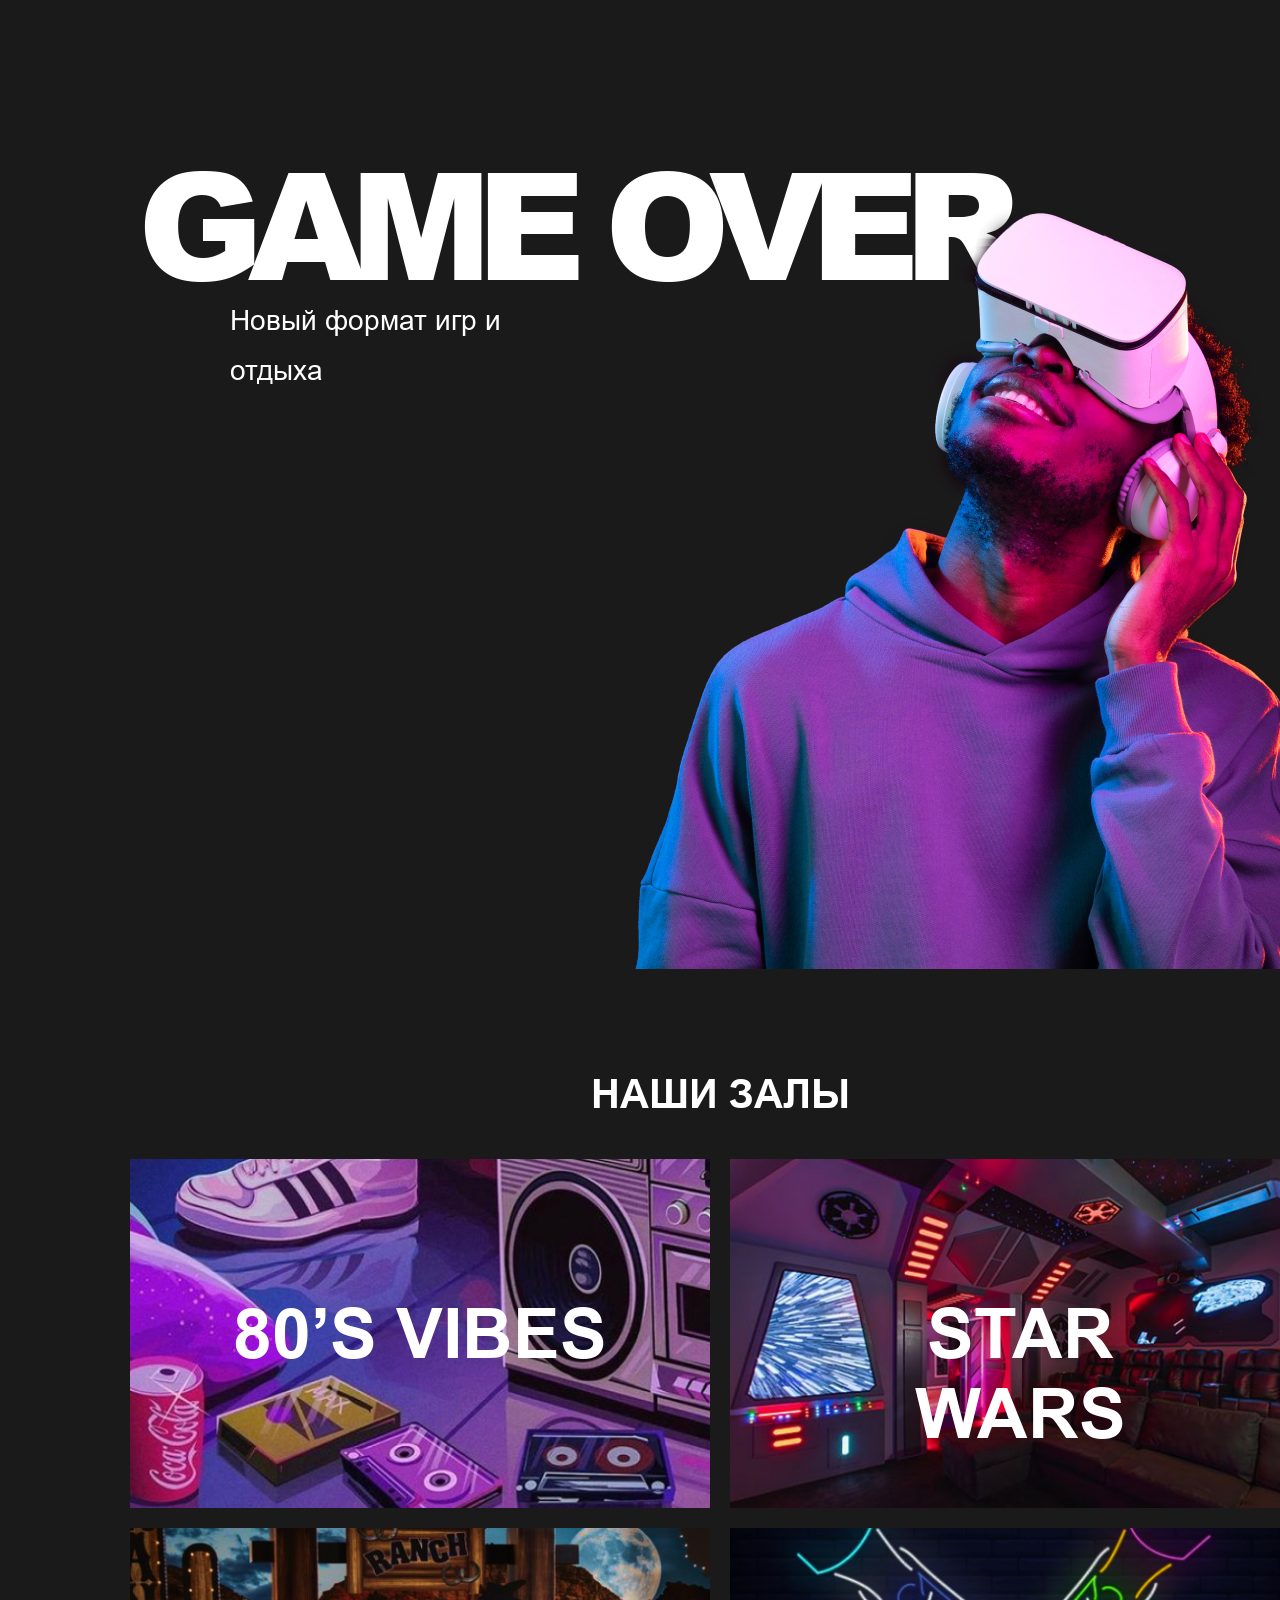
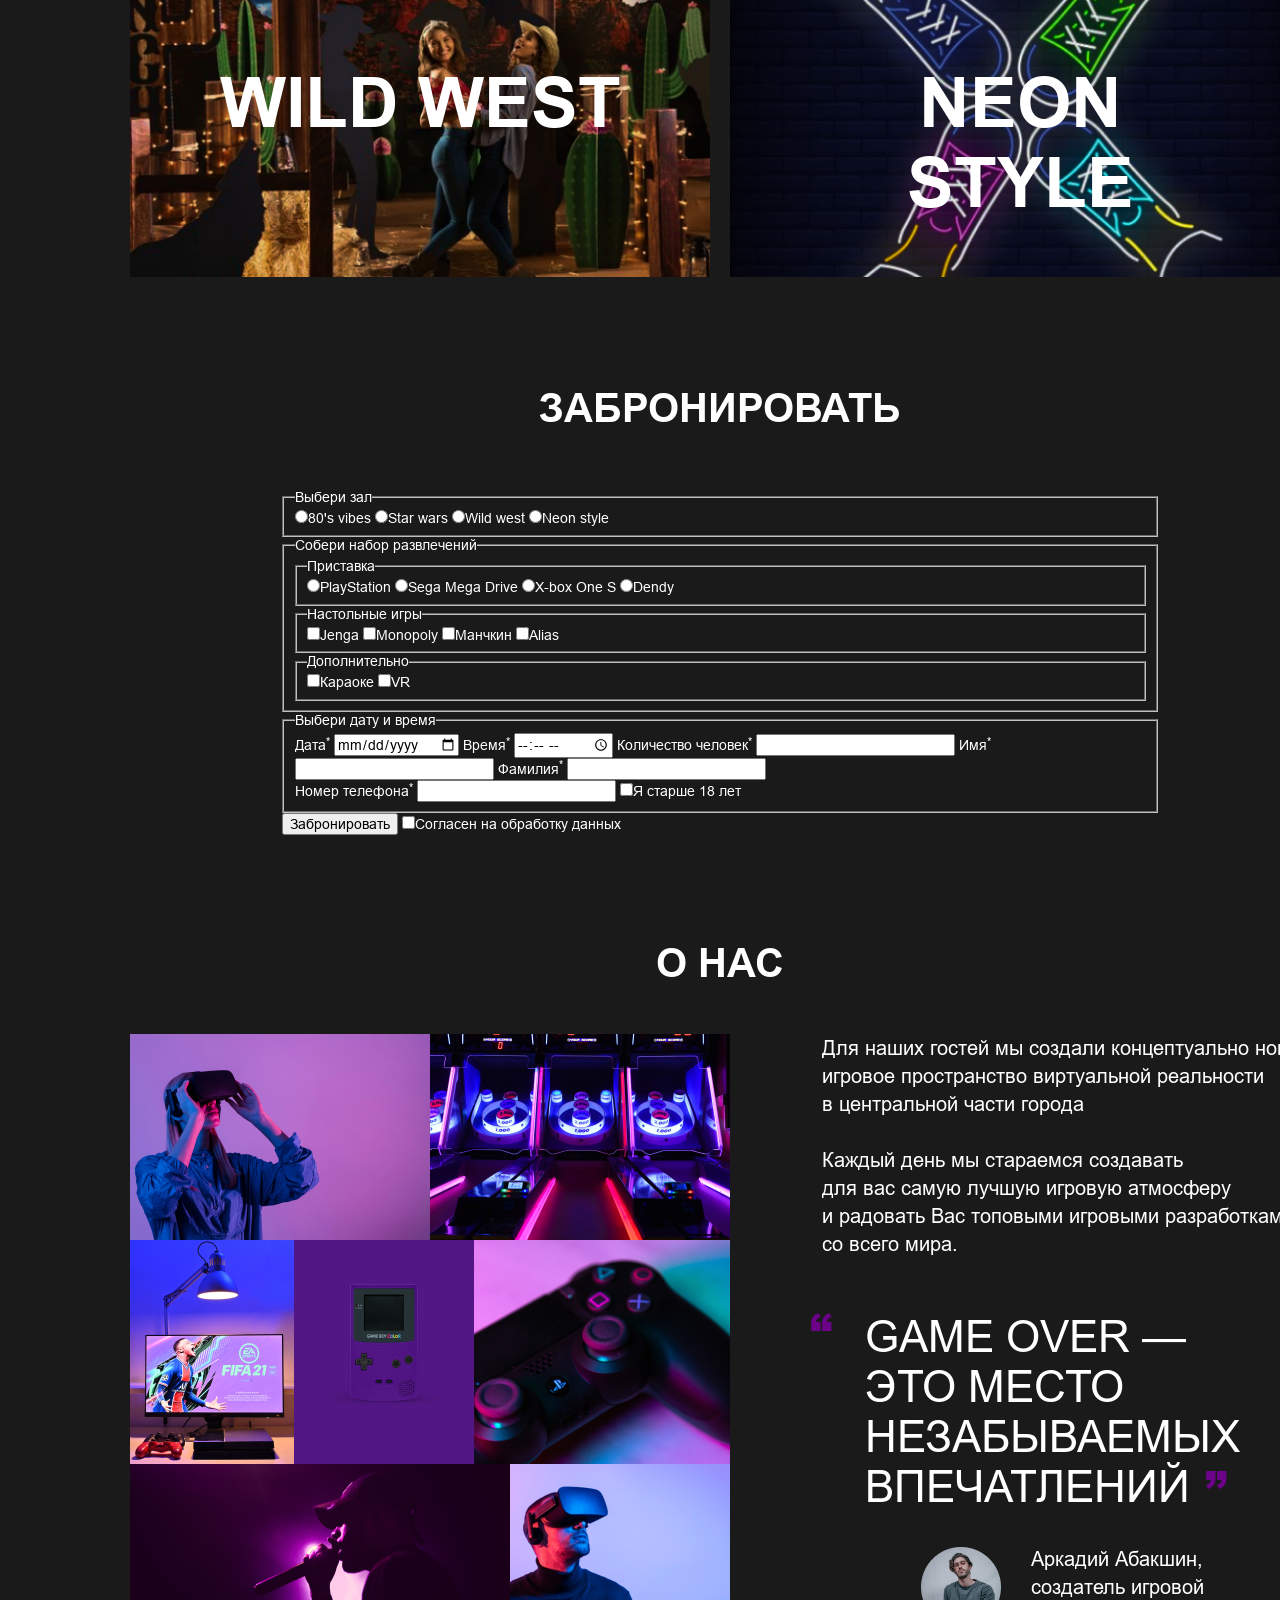
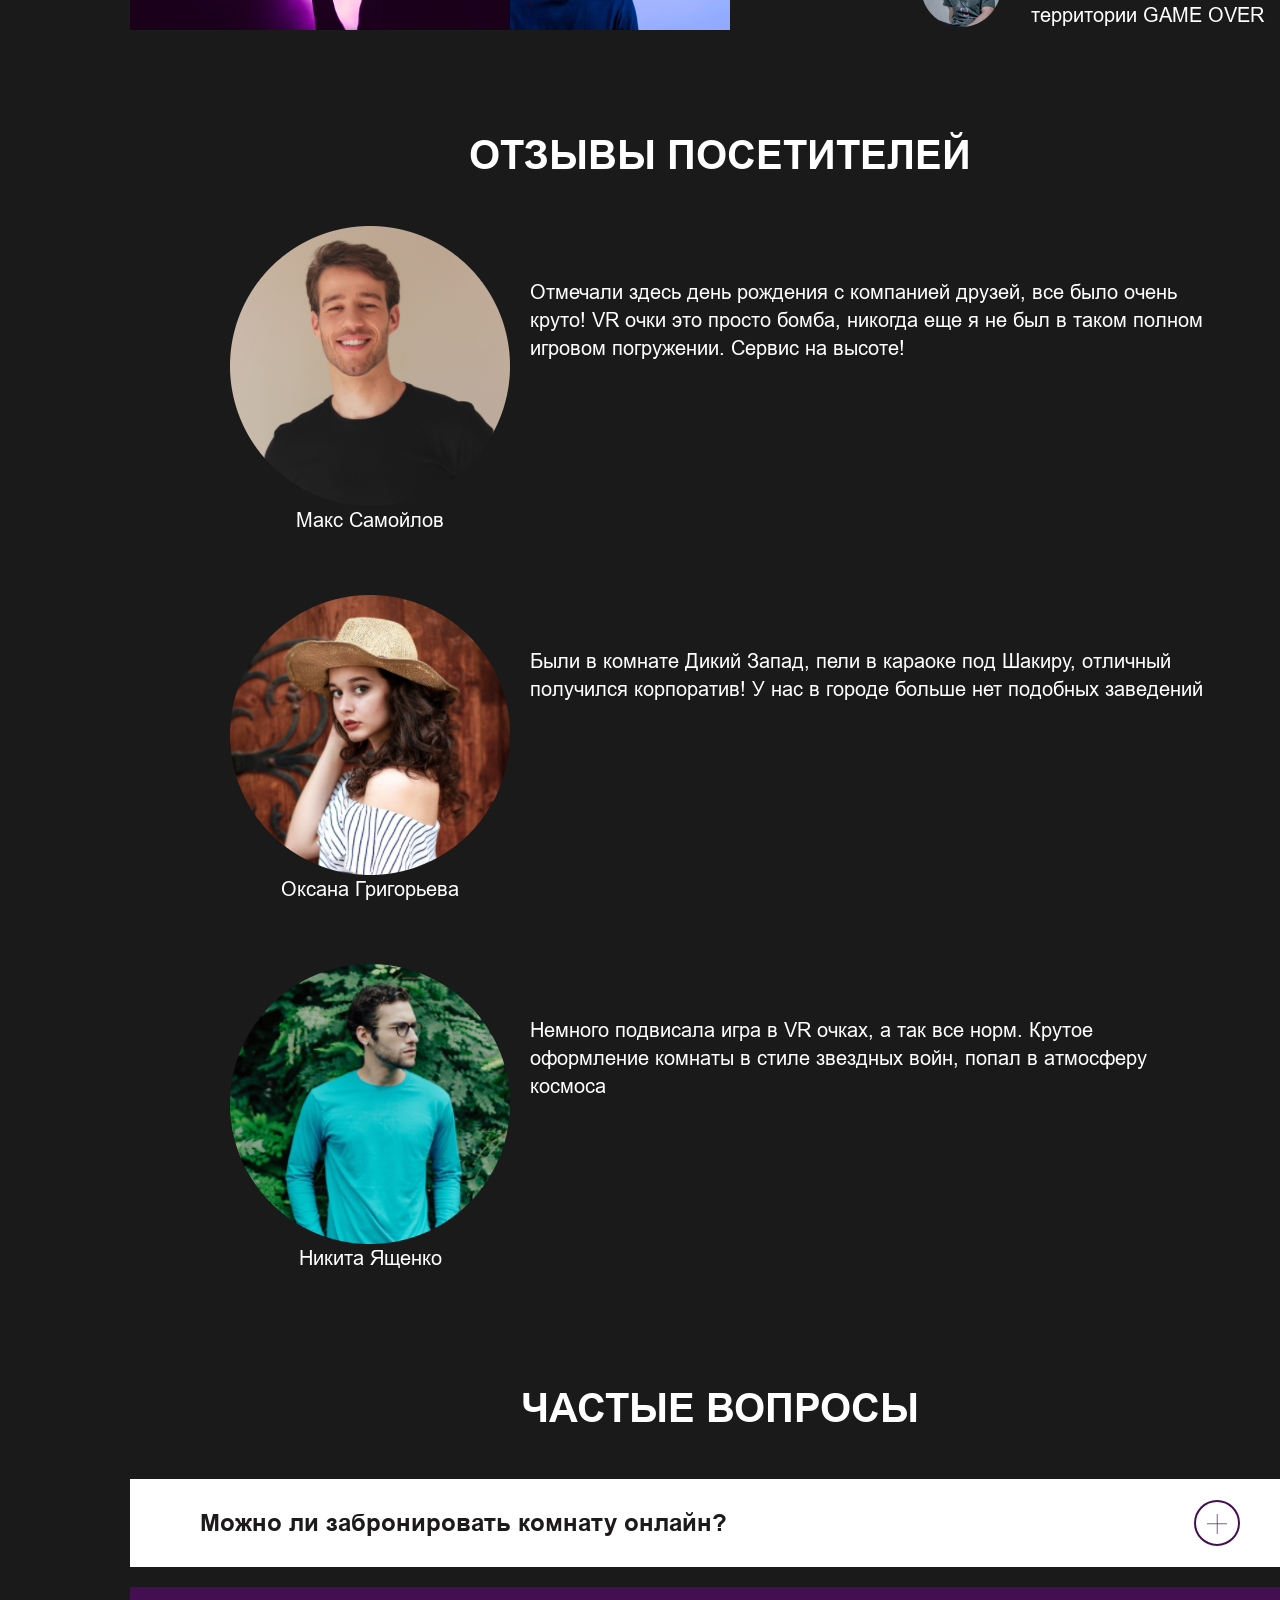
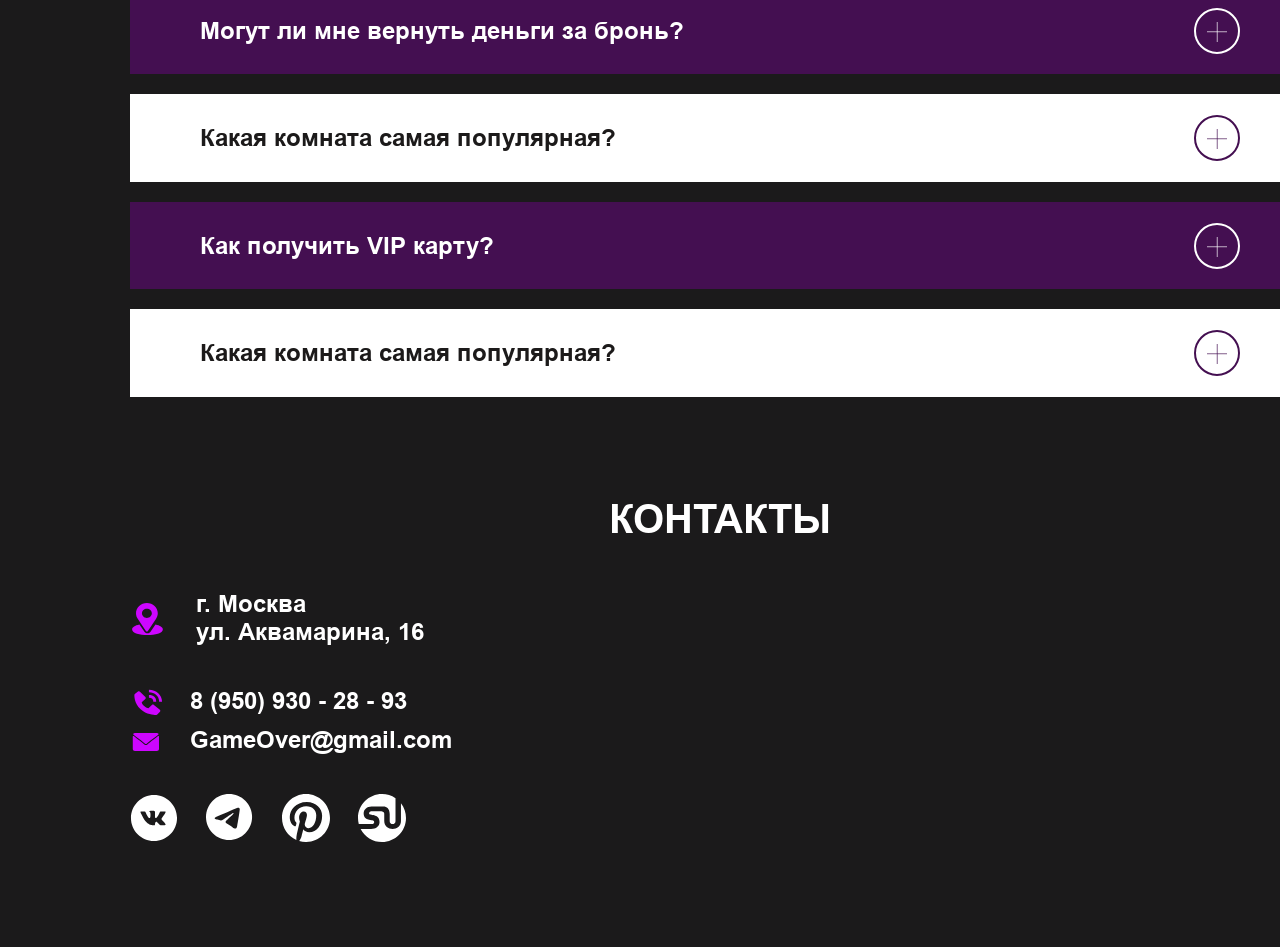
==== index.html @ 77602b3c "add go project" ====
<!DOCTYPE html>
<html lang="ru">
  <head>
    <meta charset="utf-8">
    <title>lesson</title>
    <link rel="icon" type="image/svg+xml" href="img/logo.svg">
    <link rel="icon" type="image/png" href="img/logo.png">
    <link rel="preload" href="fonts/Arial-Black.woff2" as="font" type="font/woff2" crossorigin>
    <link rel="preload" href="fonts/Arial-BoldMT.woff2" as="font" type="font/woff2" crossorigin>
    <link rel="preload" href="fonts/ArialMT.woff2" as="font" type="font/woff2" crossorigin>
    <link rel="stylesheet" href="index.css">

  </head>

  <body class="body">
    <div class="container">
      <header class="header">
        <div class="banner">
          <h1 class="banner__title">GAME OVER</h1>
          <p class="banner__text">Новый формат игр и отдыха</p>
        </div>
      </header>

      <main class="main">

        <section class="halls">
          <h2 class="halls__title" id="one">Наши залы</h2>
          <nav class="navigation">
            <ul class="halls__list">
              <li class="halls__item card">
                  <img class="card__img card__img_vibes" src="./card/img/80s-vibes.jpg" alt="Атрибутика восьмидесятых" width="580" height="349">
                  <a class="card__link card__link_vibes" href="./halls/vibes.html">80’s vibes</a>
              </li>
              <li class="halls__item  card">
                  <img class="card__img card__img_star-wars" src="./card/img/star-wars.jpg" alt="Зал, стилизованный в духе звездных войн" width="580" height="349">
                  <a class="card__link card__link_star-wars" href="./halls/starwars.html">Star wars</a>
              </li>
              <li class="halls__item  card">
                  <img class="card__img card__img_wild-west" src="./card/img/wild-west.jpg" alt="Декорации в стиле дикого запада" width="580" height="349">
                  <a class="card__link card__link_wild-west" href="./halls/wildwest.html">Wild west</a> 
              </li>
              <li class="halls__item  card">
                  <img class="card__img card__img_neon" src="./card/img/neon.jpg" alt="Неоновая вывеска с изображением кедов" width="580" height="349">
                  <a class="card__link card__link_neon" href="./halls/neon.html">Neon style</a> 
              </li>
            </ul>
          </nav>
        </section>

        <section class="booking">
          <h2 class="booking__title" id="three">ЗАБРОНИРОВАТЬ</h2>
          <form class="booking__form form" method="post" action="https://jsonplaceholder.typicode.com/posts">

            <fieldset class="form__halls-choose-fieldset halls-choose-fieldset">
              <legend class="halls-choose-fieldset__legend">Выбери зал</legend>

              <label class="halls-choose-fieldset__label-80-vibes label-80-vibes">
                <input class="label-80-vibes__radio-button" type="radio" name="room_selector" value="80's vibes" lang="en">80's vibes
              </label>

              <label class="halls-choose-fieldset__label-star-wars label-star-wars">
                <input class="label-star-wars__radio-button" type="radio" name="room_selector" value="Star wars" lang="en">Star wars
              </label>
            
              <label class="halls-choose-fieldset__label-wild-west label-wild-west"> 
                <input class="label-wild-west__radio-button" type="radio" name="room_selector" value="Wild west" lang="en">Wild west
              </label>
            

              <label class="halls-choose-fieldset__label-neon-style label-neon-style">
                <input class="label-neon-style__radio-button" type="radio" name="room_selector" value="Neon style" lang="en">Neon style
              </label>

            </fieldset>
          
            <fieldset class="form__options-choose-fieldset options-choose-fieldset">
              <legend class="options-choose-fieldset__legend">Собери набор развлечений</legend>

              <fieldset class="options-choose-fieldset__console-choose-fieldset console-choose-fieldset">
                <legend class="console-choose-fieldset__legend">Приставка</legend>

                <label class="console-choose-fieldset__label-playstation label-playstation">
                  <input class="label-playstation__radio-button" type="radio" name="console_selector" value="PlayStation" lang="en">PlayStation
                </label>

                <label class="console-choose-fieldset__label-sega label-sega">
                  <input class="label-sega__radio-button" type="radio" name="console_selector" value="Sega Mega Drive" lang="en">Sega Mega Drive
                </label>

                <label class="console-choose-fieldset__label-x-box label-x-box">
                  <input class="label-x-box__radio-button" type="radio" name="console_selector" value="X-box One S" lang="en">X-box One S
                </label>

                <label class="console-choose-fieldset__label-dendy label-dendy">
                  <input class="label-dendy__radio-button" type="radio" name="console_selector" value="Dendy" lang="en">Dendy
                </label>
              </fieldset> 
            
                <fieldset class="options-choose-fieldset__table-game-choose-fieldset table-game-choose-fieldset">
                  <legend class="table-game-choose-fieldset__legend">Настольные игры</legend>
                
                  <label class="table-game-choose-fieldset__label-jenga label-jenga">
                    <input class="label-jenga__checkbox" type="checkbox" name="table_game_selector" value="Jenga" lang="en">Jenga
                  </label>
                
                  <label class="table-game-choose-fieldset__label-monopoly label-monopoly">
                    <input class="label-monopoly__checkbox" type="checkbox" name="table_game_selector" value="Monopoly" lang="en">Monopoly
                  </label>

                  <label class="table-game-choose-fieldset__label-munchkin label-munchkin">
                    <input class="label-munchkin__checkbox" type="checkbox" name="table_game_selector" value="Munchkin" lang="en">Манчкин
                  </label>

                  <label class="table-game-choose-fieldset__label-alias label-alias">
                    <input class="label-alias__checkbox" type="checkbox" name="table_game_selector" value="Alias" lang="en">Alias
                  </label>
                </fieldset>
              
                <fieldset class="options-choose-fieldset__additions-choose-fieldset additions-choose-fieldset">
                  <legend class="additions-choose-fieldset__legend">Дополнительно</legend>

                  <label class="additions-choose-fieldset__label-karaoke label-karaoke">
                    <input class="label-karaoke__checkbox" type="checkbox" name="additions" value="Karaoke">Караоке
                  </label>

                  <label class="additions-choose-fieldset__label-vr label-vr">
                    <input class="label-vr__checkbox" type="checkbox" name="additions" value="VR" lang="en">VR
                  </label>
                </fieldset>
            </fieldset>

            <fieldset class="form__time-and-date-choose-fieldset time-and-date-choose-fieldset">
              <legend class="time-and-date-choose-fieldset__legend">Выбери дату и время</legend>
            
              <label class="time-and-date-choose-fieldset__label-date label-date">Дата<sup class="label-date__sup-item">*</sup>
                <input class="label-date__input" type="date" name="date" required>
              </label>
              <label class="time-and-date-choose-fieldset__label-time label-time">Время<sup class="label-time__sup-item">*</sup>
                <input class="label-time__input" type="time" name="time" required>
              </label>
            
              <label class="time-and-date-choose-fieldset__label-number-of-people label-number-of-people"> Количество человек<sup>*</sup> 
                <input class="label-number-of-people__input" type="text" name="number-of-people" required>
              </label>
            
              <label class="time-and-date-choose-fieldset__label-name label-name">Имя<sup class="label-name__sup-item">*</sup>
                <input class="label-name__input" type="text" name="name" required>
              </label>
            
              <label class="time-and-date-choose-fieldset__label-surname label-surname">Фамилия<sup class="label-surname__sup-item">*</sup>
                <input class="label-surname__input" type="text" name="surname" required>
              </label><br>
            
              <label class="time-and-date-choose-fieldset__label-tel label-tel">Номер телефона<sup class="label-tel__sup-item">*</sup>
                <input class="label-tel__input" type="tel" name="tel" required>
              </label>
              <label class="time-and-date-choose-fieldset__label-age18 label-age18">
                <input class="label-age18__checkbox" type="checkbox" name="18+" value="18+">Я старше 18 лет
              </label>
            </fieldset>
            
            <button class="form__submit-button" type="submit">Забронировать</button>
            <label class="form__label-agree label-agree">
              <input class="label-agree__checkbox" type="checkbox" name="agree" value="agree" required>Согласен на обработку данных
            </label>
          </form>
        </section>

        <section class="about">
          <h2 class="about__title" id="two">О нас</h2>
          <img class="about__image" src="./about/img/about.jpeg" alt="Коллаж основных развлечений" width="600" height="596">
          <div class="about__paragraphs paragraphs">
            <p class="paragraphs__text first-paragraph">Для наших гостей мы создали концептуально новое<br> игровое пространство виртуальной реальности<br>
            в центральной части города</p>
            <p class="paragraphs__second-paragraph">Каждый день мы стараемся создавать<br> для вас самую лучшую игровую атмосферу<br> и радовать Вас топовыми игровыми разработками<br> со всего мира.
            </p>
          </div>
          <blockquote class="about__blockquote quote">
            <p class="quote__paragraph"> GAME OVER — <br>это место незабываемых впечатлений </p>
            <img class="quote__img" src=".//about/img/boss.png" alt="Фото создателя игровой территории" width="80" height="80">
            <p class="quote__epigraph">Аркадий Абакшин,<br> создатель игровой <br> территории GAME OVER</p>
          </blockquote>
        </section>

        <section class="comments">
          <h2 class="comments__title" id="four">ОТЗЫВЫ ПОСЕТИТЕЛЕЙ</h2>
          <ul class="comments__ul ul">
            <li class="ul__li-quote li-quote">
              <blockquote class="li-quote__blockquote blockquote">
                <figure class="blockquote__figure figure">
                  <img class="figure__img" src="./comments/img/max.png" alt="фотография мужчины" width="280" height="280">
                  <figcaption class="figure__figcaption">Макс Самойлов</figcaption>
                </figure>
                <p class="blockquote__paragraph">Отмечали здесь день рождения с компанией друзей, все было очень круто! VR очки это просто бомба, никогда еще я не был в таком полном игровом погружении. Сервис на высоте!
                </p>
              </blockquote>
            </li>
            <li class="ul__li-quote li-quote">
              <blockquote class="li-quote__blockquote blockquote">
                <figure class="blockquote__figure figure">
                  <img class="figure__img" src="./comments/img/oksana.png" alt="фотография мужчины" width="280" height="280">
                  <figcaption class="figure__figcaption">Оксана Григорьева</figcaption>
                </figure>
                <p class="blockquote__paragraph">Были в комнате Дикий Запад, пели в караоке под Шакиру, отличный получился корпоратив! У нас в городе больше нет подобных заведений
                </p>
              </blockquote>
            </li>
            <li class="ul__li-quote li-quote">
              <blockquote class="li-quote__blockquote blockquote">
                <figure class="blockquote__figure figure">
                  <img class="figure__img" src="./comments/img/nikita.png" alt="фотография мужчины" width="280" height="280">
                  <figcaption class="figure__figcaption">Никита Ященко</figcaption>
                </figure>
                <p class="blockquote__paragraph">Немного подвисала игра в VR очках, а так все норм. Крутое оформление комнаты в стиле звездных войн, попал в атмосферу космоса
                </p>
              </blockquote>
            </li>
          </ul>
        </section>
        
        <section class="faq">
          <h2 class="faq__title">Частые вопросы</h2>
          <div class="faq__questions-block questions-block">
            <details class="questions-block__details details-item">
              <summary class="details-item__summary">Можно ли забронировать комнату онлайн?</summary>
              <p class="details-item__paragraph">Текст</p>
            </details>

            <details class="questions-block__details details-item">
              <summary class="details-item__summary">Могут ли мне вернуть деньги за бронь?</summary>
              <p class="details-item__paragraph">Текст</p>
            </details>

            <details class="questions-block__details details-item">
              <summary class="details-item__summary">Какая комната самая популярная?</summary>
              <p class="details-item__paragraph">Текст</p>
            </details>

            <details class="questions-block__details details-item">
              <summary class="details-item__summary">Как получить VIP карту?</summary>
              <p class="details-item__paragraph">Текст</p>
            </details>

            <details class="questions-block__details details-item">
              <summary class="details-item__summary">Какая комната самая популярная?</summary>
              <p class="details-item__paragraph">Текст</p>
            </details>
          </div>
        </section>

      </main>

      <footer>
        <section class="contacts">
          <h2 class="contacts__title" id="five">Контакты</h2>
          <address class="contacts__address address">
            <div class="address__street street">
              <p class="street__paragraph paragraph-street">г. Москва<br class="paragraph-street__br-item"> ул. Аквамарина, 16</p>
            </div>
            <div class="address__tel tel">
              <a class="tel__link" href="tel:89509302893">8 (950) 930 - 28 - 93</a>
            </div>
          </address>
          <div class="contacts__mail mail">
            <a class="mail__link" href="mailto:GameOver@gmail.com">GameOver@gmail.com</a>
          </div>
          <ul class="contacts__list">
            <li class="contacts__item social">
              <a class="social__link social__link_vk"  href="https://vk.com" target="_blank">
              <img class="social__img social__img_vk" src="./img/vk-with-circle.svg" alt="логотип ВК" width="48" height="48"></a>
            </li>
            <li class="contacts__item social">
              <a class="social__link social__link_tg" href="https://t.me" target="_blank">
              <img class="social__img social__img_tg" src="./img/telegram.svg" alt="логотип телеграмм" width="48" height="48"></a>
            </li>
            <li class="contacts__item social">
              <a class="social__link social__link_pin" href="https://pinterest.com/" target="_blank">
              <img class="social__img social__img_pin" src="./img/social-pinterest.svg" alt="логотип пинтерест" width="48" height="48"></a>
            </li>
            <li class="contacts__item social">
              <a class="social__link social__link_stumble" href="https://stumbleupon.com/" target="_blank">
              <img class="social__img social__img_stumble" src="./img/social-stumbleupon.svg" alt="логотип StumbleUpon" width="48" height="48"></a>
            </li>
          </ul>
        </section>
      </footer>
    </div>
  </body>
</html>
---- index.css ----
@import "fonts.css";
@import "style.css";
@import "normalize.css";
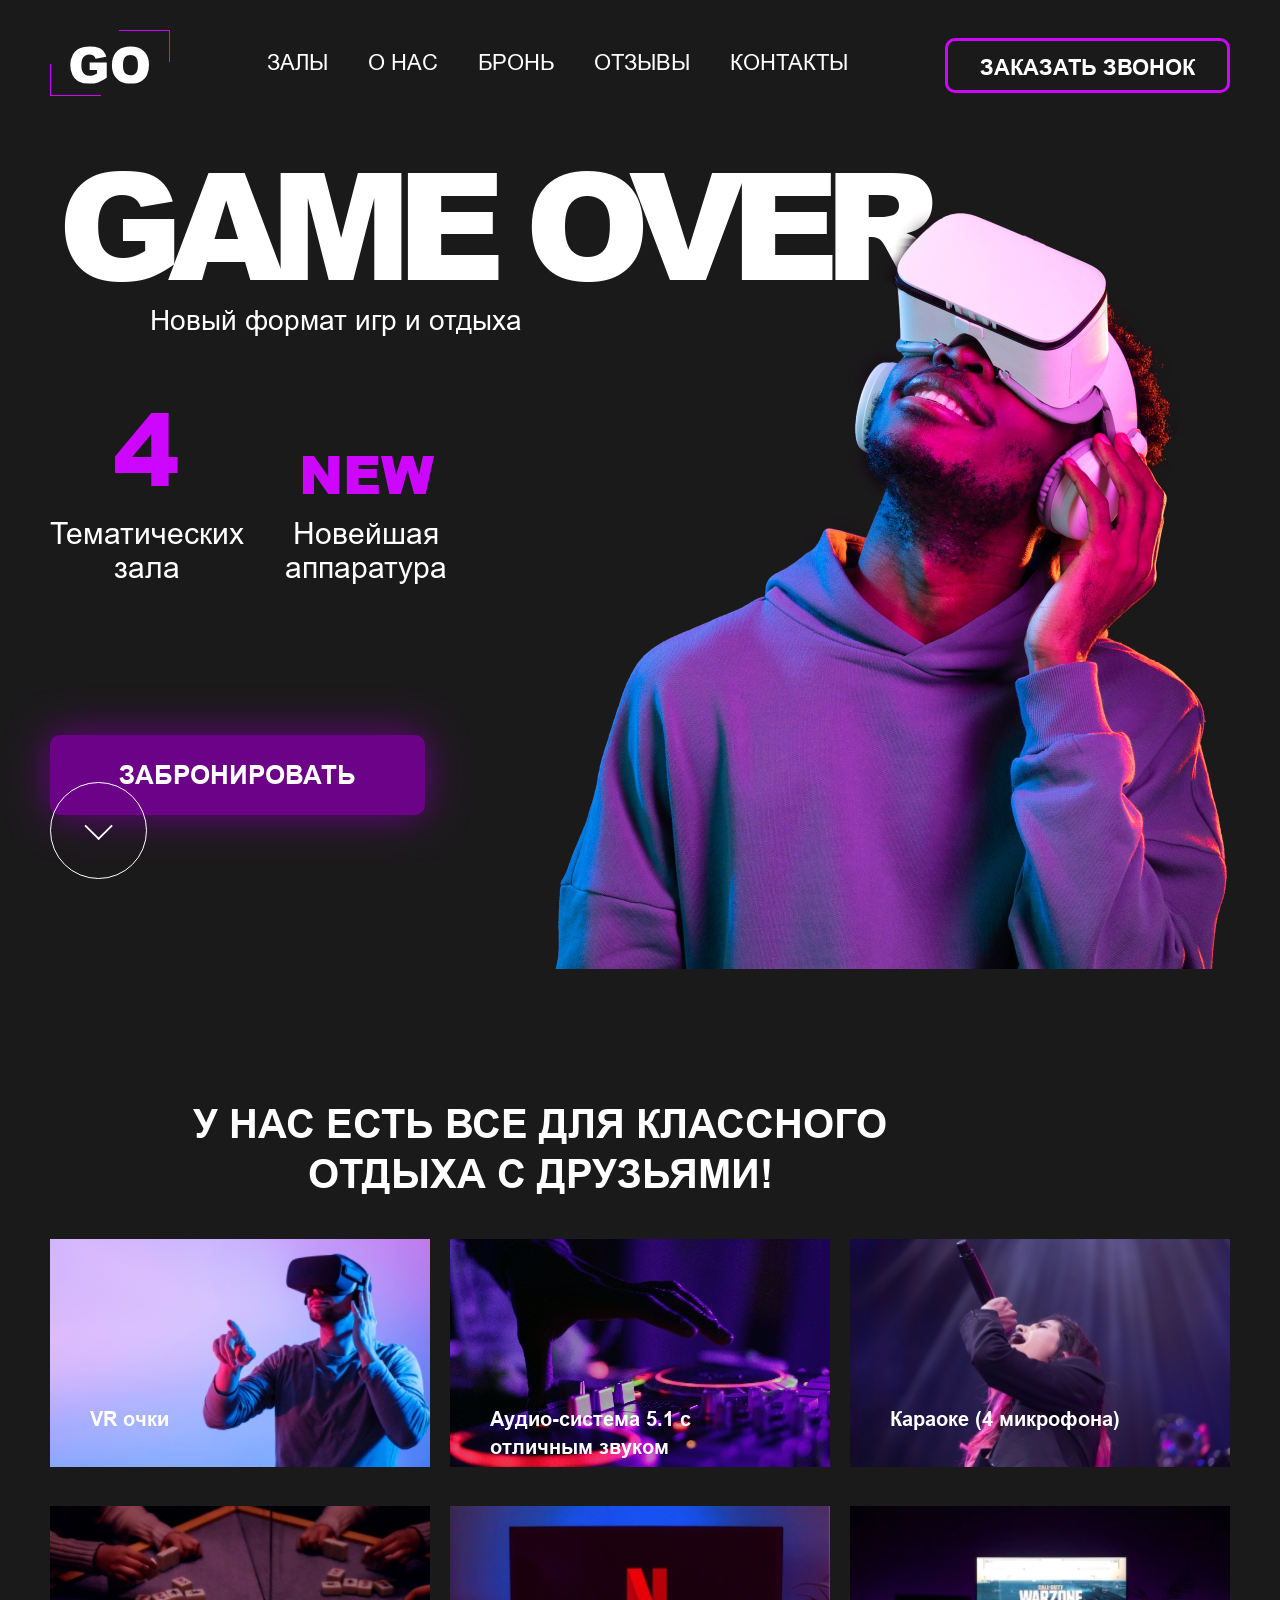
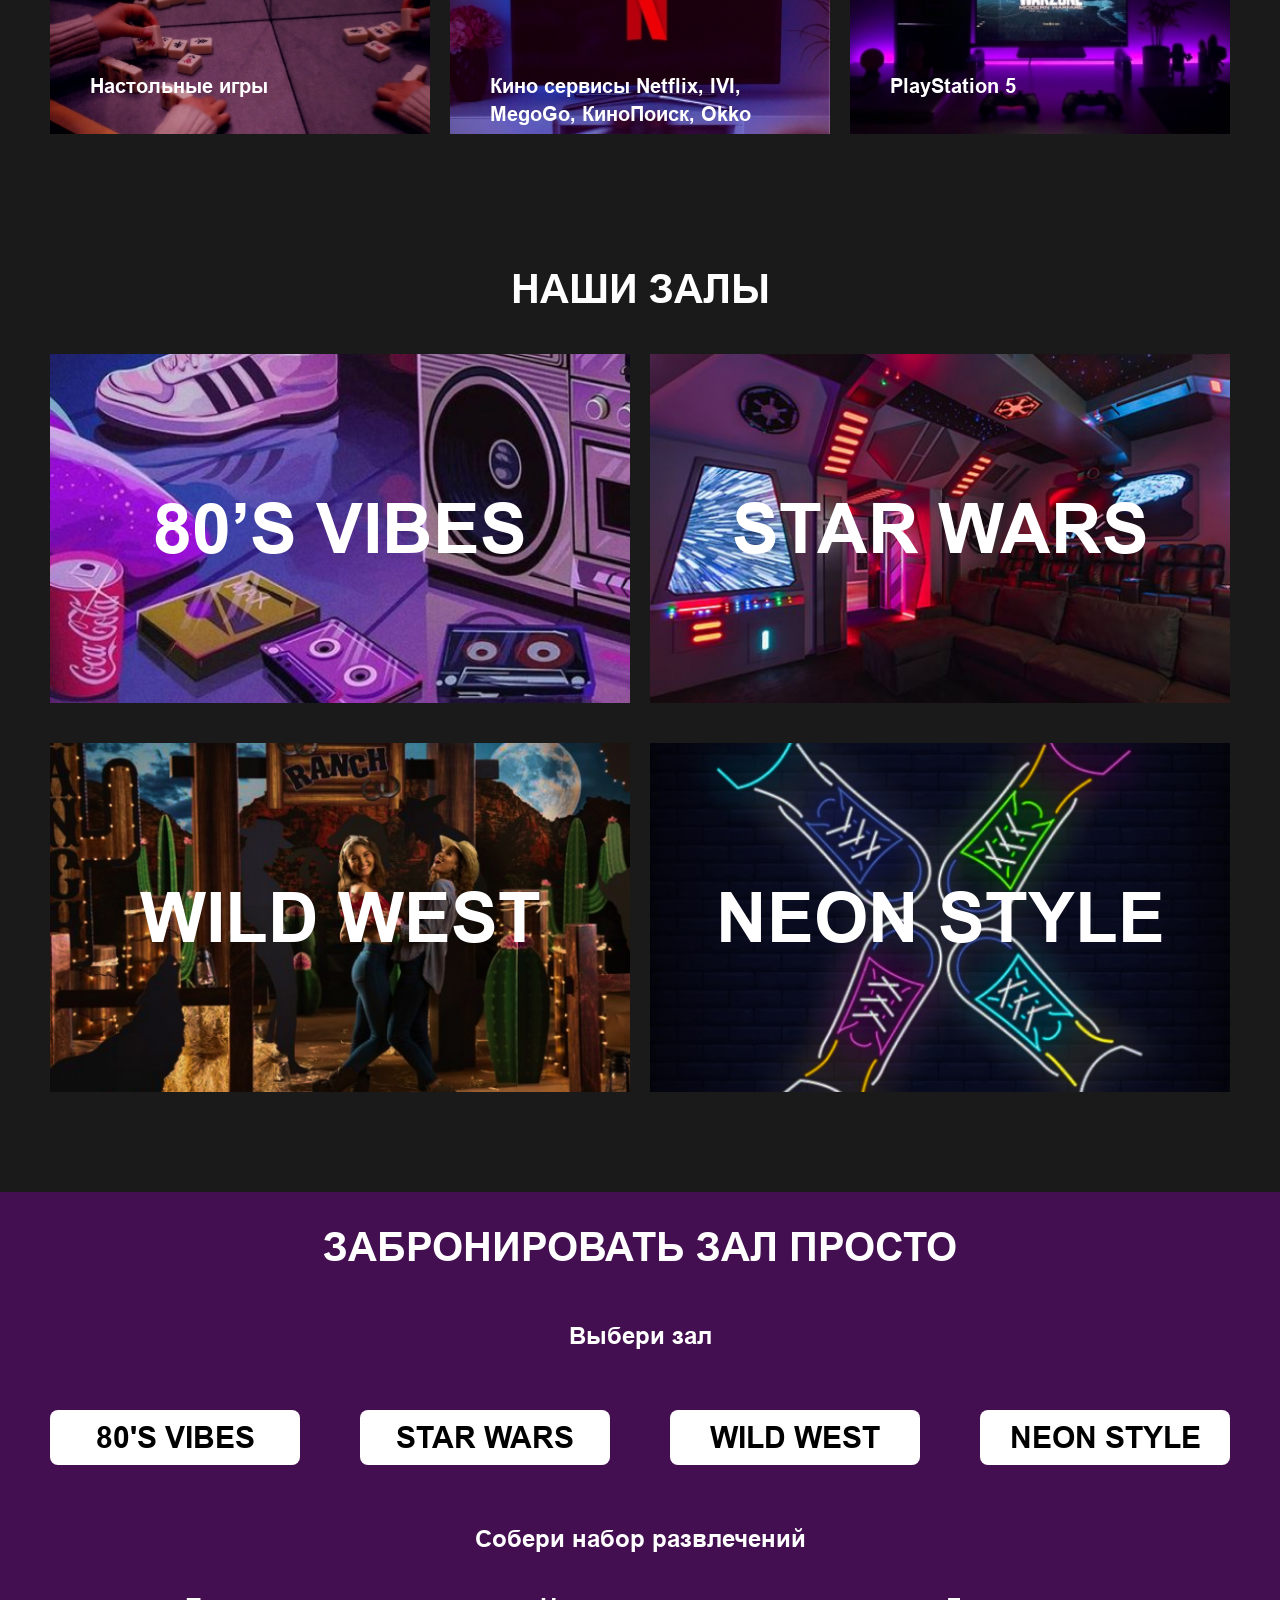
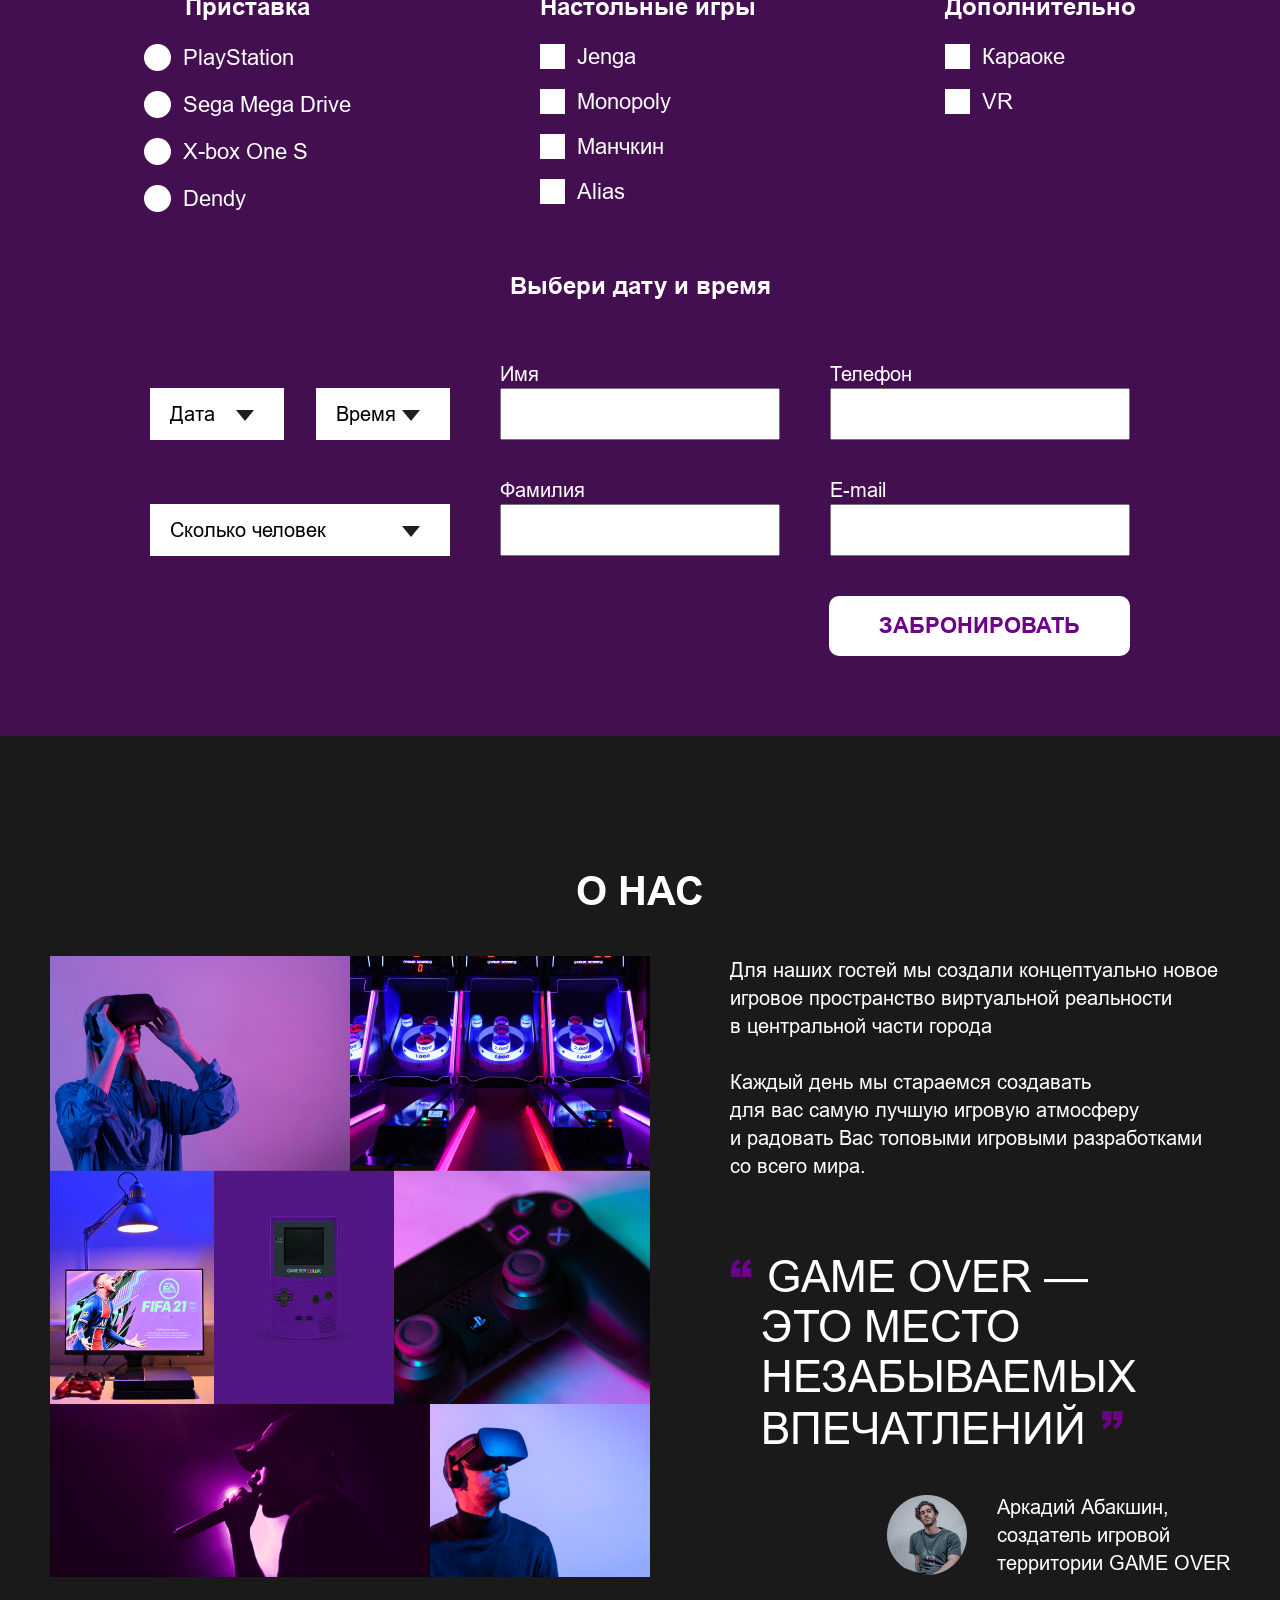
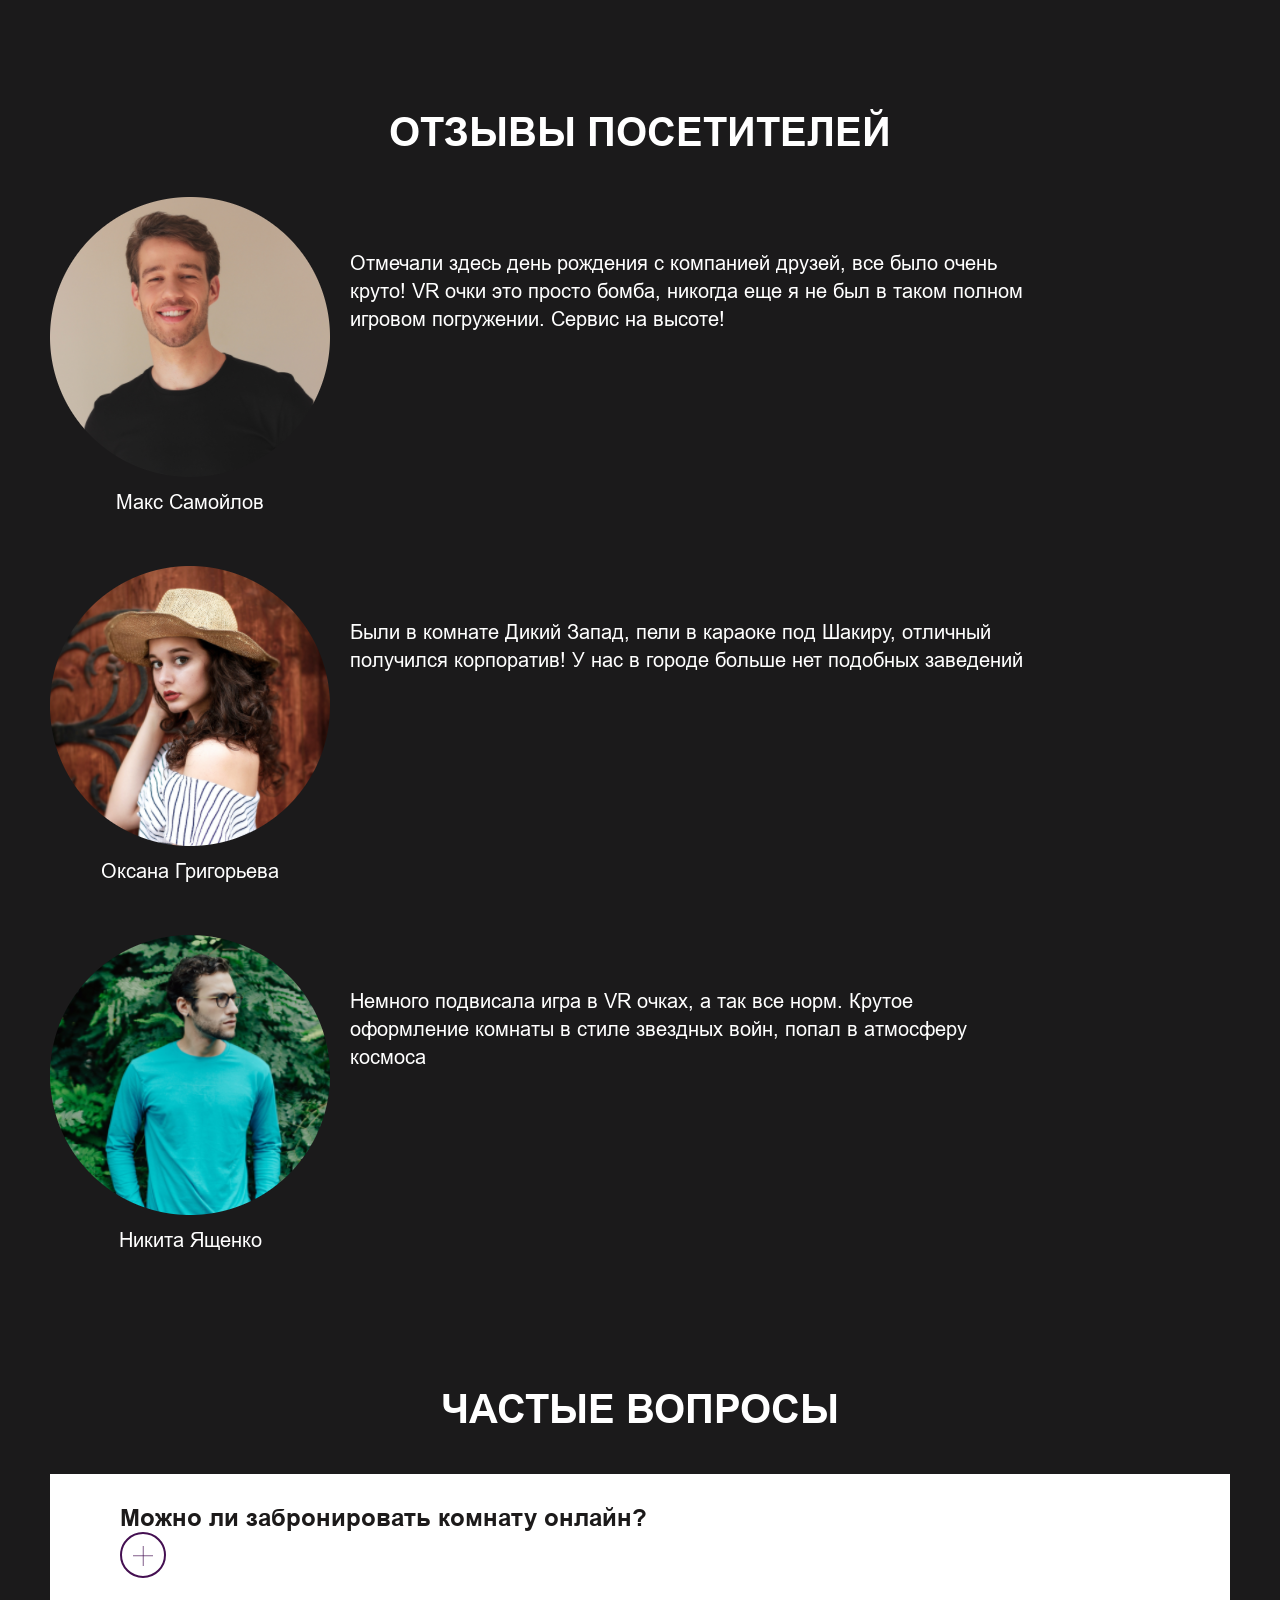
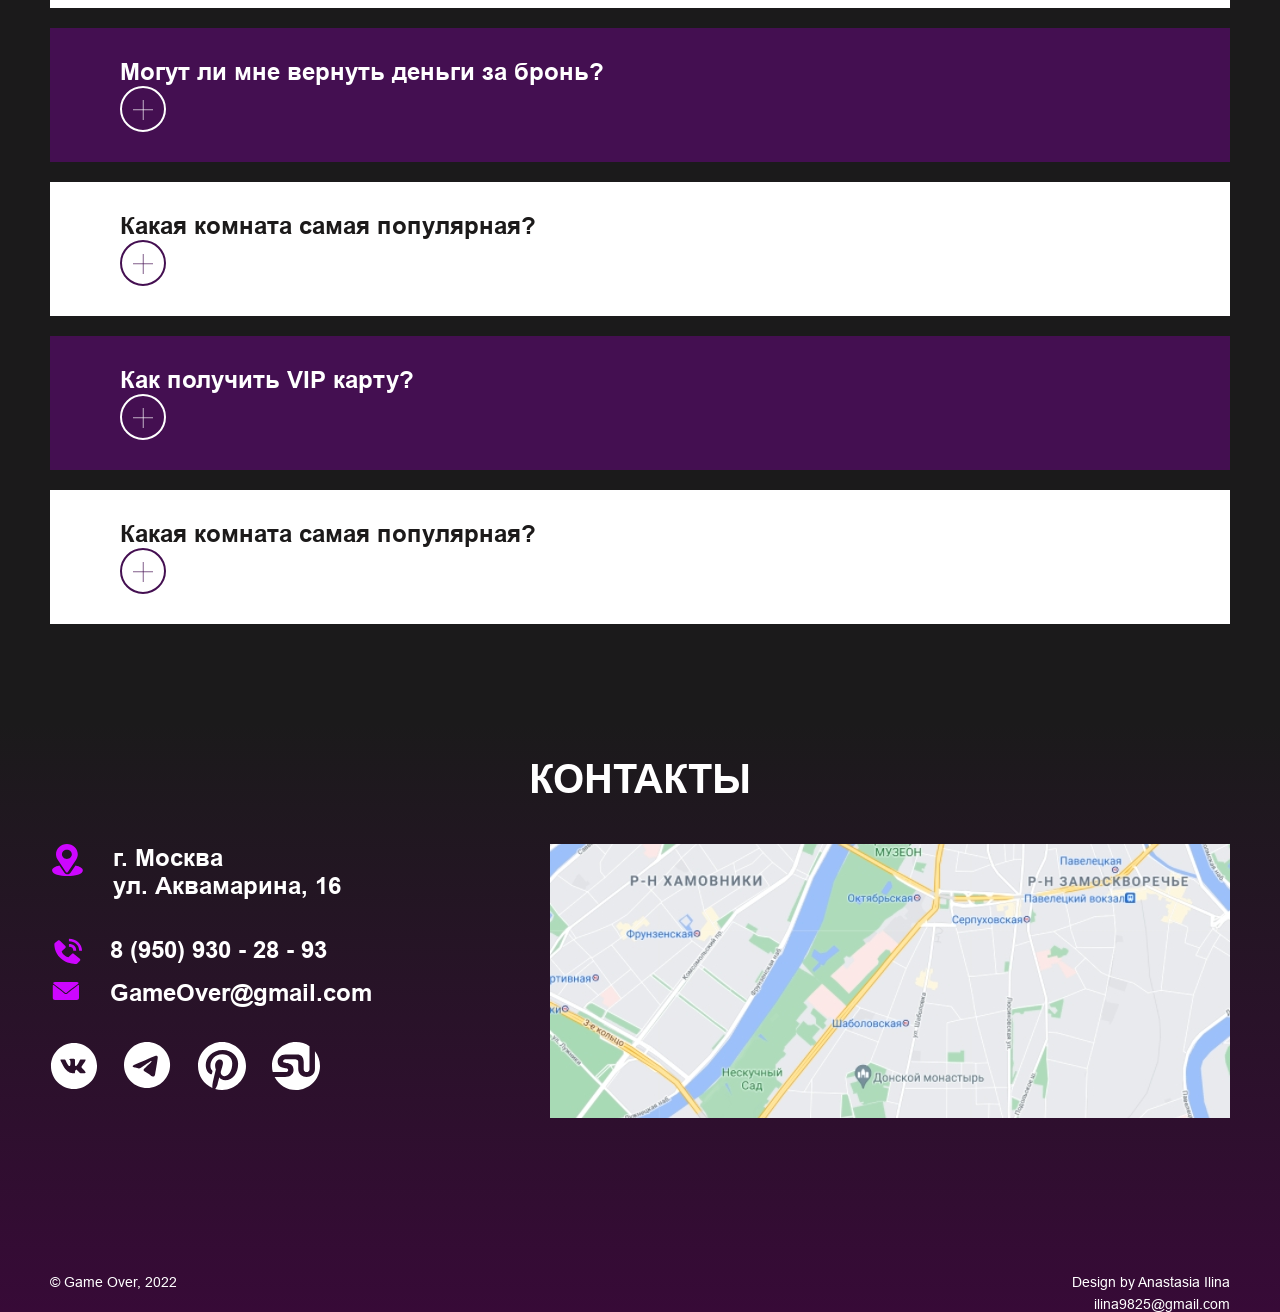
==== commit 431ec4dd: "Задание по уроку 3.1" ====
--- a/index.html
+++ b/index.html
@@ -13,176 +13,238 @@
   </head>
 
   <body class="body">
-    <div class="container">
-      <header class="header">
+    <header class="header">
+      <div class="container">
+        <div class="header__flexbox">
+          <div class="header__logo"></div>
+        <nav class="navigation">
+          <ul class="header__list header-list">
+            <li class="header-list__item header-list-item">
+              <a class="header-list-item__link" href="#one">Залы</a>
+            </li>
+            <li class="header-list__item header-list-item">
+              <a class="header-list-item__link" href="#two">О нас</a>
+            </li>
+            <li class="header-list__item header-list-item">
+              <a class="header-list-item__link" href="#three">Бронь</a>  
+            </li>
+            <li class="header-list__item header-list-item">
+              <a class="header-list-item__link" href="#four">Отзывы</a>  
+            </li>
+            <li class="header-list__item header-list-item">
+              <a class="header-list-item__link" href="#five">Контакты</a>
+            </li>
+          </ul>
+        </nav>
+        <button class="header__call-button" type="button">Заказать звонок</button>
+        </div>
         <div class="banner">
           <h1 class="banner__title">GAME OVER</h1>
           <p class="banner__text">Новый формат игр и отдыха</p>
-        </div>
-      </header>
+          <div class="banner__cards banner-cards">
+            <div class="banner-cards__four-halls four-halls">
+              <p class="four-halls-text four-halls-text_four">4</p>
+              <p class="four-halls-text">Тематических зала</p>
+            </div>
+            <div class="banner-cards__new-equipment new-equipment">
+              <p class="new-equipment-text new-equipment-text_new">new</p>
+              <p class="new-equipment-text">Новейшая аппаратура</p>
+            </div>
+          </div>
+          <div class="banner__button-background"></div>   
+          <button class="banner__booking-button" type="button">Забронировать</button>
+          <div class="banner__down-button"></div>
+        </div>
+      </div>
+    </header>
 
-      <main class="main">
+    <main class="main">
+      <section class="we-have">
+        <div class="container">
+          <h2 class="we-have__title">У нас есть все для классного отдыха с друзьями!</h2>
+          <ul class="we-have__list we-have-list">
+            <li class="we-have-list__item we-have-list__item_vr">
+              <p class="we-have-list__text">VR очки</p>
+            </li>
+            <li class="we-have-list__item we-have-list__item_audio">
+              <p class="we-have-list__text">Аудио-система 5.1 с отличным звуком</p>
+            </li>
+            <li class="we-have-list__item we-have-list__item_karaoke">
+              <p class="we-have-list__text">Караоке (4 микрофона)</p>
+            </li>
+            <li class="we-have-list__item we-have-list__item_table">
+              <p class="we-have-list__text">Настольные игры</p>
+            </li>
+            <li class="we-have-list__item we-have-list__item_films">
+              <p class="we-have-list__text">Кино сервисы Netflix, IVI, MegoGo, КиноПоиск, Okko</p>
+            </li>
+            <li class="we-have-list__item we-have-list__item_ps5">
+              <p class="we-have-list__text">РlаyStаtiоn 5 </p>
+            </li>
+          </ul>
+        </div>
+      </section>
 
-        <section class="halls">
-          <h2 class="halls__title" id="one">Наши залы</h2>
-          <nav class="navigation">
-            <ul class="halls__list">
-              <li class="halls__item card">
-                  <img class="card__img card__img_vibes" src="./card/img/80s-vibes.jpg" alt="Атрибутика восьмидесятых" width="580" height="349">
-                  <a class="card__link card__link_vibes" href="./halls/vibes.html">80’s vibes</a>
-              </li>
-              <li class="halls__item  card">
-                  <img class="card__img card__img_star-wars" src="./card/img/star-wars.jpg" alt="Зал, стилизованный в духе звездных войн" width="580" height="349">
-                  <a class="card__link card__link_star-wars" href="./halls/starwars.html">Star wars</a>
-              </li>
-              <li class="halls__item  card">
-                  <img class="card__img card__img_wild-west" src="./card/img/wild-west.jpg" alt="Декорации в стиле дикого запада" width="580" height="349">
-                  <a class="card__link card__link_wild-west" href="./halls/wildwest.html">Wild west</a> 
-              </li>
-              <li class="halls__item  card">
-                  <img class="card__img card__img_neon" src="./card/img/neon.jpg" alt="Неоновая вывеска с изображением кедов" width="580" height="349">
-                  <a class="card__link card__link_neon" href="./halls/neon.html">Neon style</a> 
-              </li>
-            </ul>
-          </nav>
+      <section class="halls">
+        <div class="container">
+        <h2 class="halls__title" id="one">Наши залы</h2>
+          <ul class="halls__list">
+            <li class="halls__item card card_vibes">
+              <a class="card__link" href="./halls/vibes.html">80’s vibes</a>
+            </li>
+            <li class="halls__item  card card_star-wars">
+              <a class="card__link" href="./halls/starwars.html">Star wars</a>
+            </li>
+            <li class="halls__item  card card_wild-west">
+              <a class="card__link" href="./halls/wildwest.html">Wild west</a> 
+            </li>
+            <li class="halls__item  card card_neon">
+              <a class="card__link" href="./halls/neon.html">Neon style</a> 
+            </li>
+          </ul>
+        </div>
+      </section>
+      
+      <div class="full-size-container">
+      
+        <section class="booking">
+          <div class="container">
+            <h2 class="booking__title" id="three">Забронировать зал просто</h2>
+            <form class="booking__form form" method="post" action="https://jsonplaceholder.typicode.com/posts">
+              <fieldset class="form__halls-choose-fieldset halls-choose-fieldset">
+                <legend class="halls-choose-fieldset__legend legend">Выбери зал</legend>
+                <div class="halls-choose-fieldset__radio-block radio-block">
+                  <label class="radio-block__label radio-label">
+                    <input class="radio-label__radio-button halls-radio" type="radio" name="room_selector" value="80's vibes" lang="en">80's vibes
+                  </label>
+                  <label class="radio-block__label radio-label">
+                    <input class="radio-label__radio-button halls-radio" type="radio" name="room_selector" value="Star wars" lang="en">Star wars
+                  </label>
+                
+                  <label class="radio-block__label radio-label"> 
+                    <input class="radio-label__radio-button halls-radio" type="radio" name="room_selector" value="Wild west" lang="en">Wild west
+                  </label>
+                
+                  <label class="radio-block__label radio-label">
+                    <input class="radio-label__radio-button halls-radio" type="radio" name="room_selector" value="Neon style" lang="en">Neon style
+                  </label>
+                </div>
+              </fieldset>
+            
+              <fieldset class="form__options-choose-fieldset options-choose-fieldset">
+                <legend class="options-choose-fieldset__legend legend">Собери набор развлечений</legend>
+                <fieldset class="options-choose-fieldset__option-choose-fieldset option-choose-fieldset ">
+                  <legend class="option-choose-fieldset__legend legend">Приставка</legend>
+                  <div class="option-choose-fieldset__input-block">
+                    <label class="option-choose-fieldset__label label-playstation">
+                      <input class="label-playstation__radio-button option-choose-fieldset__radio-button" type="radio" name="console_selector" value="PlayStation" lang="en">PlayStation
+                    </label>
+                    <label class="option-choose-fieldset__label label-sega">
+                      <input class="label-sega__radio-button option-choose-fieldset__radio-button" type="radio" name="console_selector" value="Sega Mega Drive" lang="en">Sega Mega Drive
+                    </label>
+                    <label class="option-choose-fieldset__label label-x-box">
+                      <input class="label-x-box__radio-button option-choose-fieldset__radio-button" type="radio" name="console_selector" value="X-box One S" lang="en">X-box One S
+                    </label>
+                    <label class="option-choose-fieldset__label label-dendy">
+                      <input class="label-dendy__radio-button option-choose-fieldset__radio-button" type="radio" name="console_selector" value="Dendy" lang="en">Dendy
+                    </label>
+                  </div>
+                </fieldset> 
+              
+                <fieldset class="options-choose-fieldset__option-choose-fieldset option-choose-fieldset">
+                  <legend class="option-choose-fieldset__legend legend">Настольные игры</legend>
+                  <div class="option-choose-fieldset__input-block">
+                    <label class="option-choose-fieldset__label label-jenga">
+                      <input class="label-jenga__checkbox option-choose-fieldset__checkbox" type="checkbox" name="table_game_selector" value="Jenga" lang="en">Jenga
+                    </label>
+                    <label class="option-choose-fieldset__label label-monopoly">
+                      <input class="label-monopoly__checkbox option-choose-fieldset__checkbox" type="checkbox" name="table_game_selector" value="Monopoly" lang="en">Monopoly
+                    </label>
+                    <label class="option-choose-fieldset__label label-munchkin">
+                      <input class="label-munchkin__checkbox option-choose-fieldset__checkbox" type="checkbox" name="table_game_selector" value="Munchkin" lang="en">Манчкин
+                    </label>
+                    <label class="option-choose-fieldset__label label-alias">
+                      <input class="label-alias__checkbox option-choose-fieldset__checkbox" type="checkbox" name="table_game_selector" value="Alias" lang="en">Alias
+                    </label>
+                  </div>
+                </fieldset>
+                
+                <fieldset class="options-choose-fieldset__option-choose-fieldset option-choose-fieldset">
+                  <legend class="option-choose-fieldset__legend legend">Дополнительно</legend>
+                  <div class="option-choose-fieldset__input-block">
+                    <label class="option-choose-fieldset__label label-karaoke">
+                      <input class="label-karaoke__checkbox option-choose-fieldset__checkbox" type="checkbox" name="additions" value="Karaoke">Караоке
+                    </label>
+                  
+                    <label class="option-choose-fieldset__label label-vr">
+                      <input class="label-vr__checkbox option-choose-fieldset__checkbox" type="checkbox" name="additions" value="VR" lang="en">VR
+                    </label>
+                  </div>
+                </fieldset>
+              </fieldset>
+              <div class="form__date-time-booking-block">
+                <fieldset class="form__time-and-date-choose-fieldset time-and-date-choose-fieldset">
+                  <legend class="time-and-date-choose-fieldset__legend legend">Выбери дату и время</legend>
+                  <div class="time-and-date-choose-fieldset__date-time-block date-time-block">
+                    <input class="date-time-block__date-input" type="date" name="date" hidden>
+                    <div class="date-time-block__visible-item visible-item">
+                      <p class="visible-item__text">Дата</p>
+                    </div>
+                    <input class="date-time-block__time-input" type="time" name="time" hidden>
+                    <div class="date-time-block__visible-item visible-item">
+                      <p class="visible-item__text">Время</p>
+                    </div>
+                  </div>
+                
+                  <label class="time-and-date-choose-fieldset__label label-name">Имя
+                    <input class="label-name__input" type="text" name="name" required>
+                  </label>
+                  <label class="time-and-date-choose-fieldset__label label-tel">Телефон
+                    <input class="label-tel__input" type="tel" name="tel" required>
+                  </label>
+                  <input class="time-and-date-choose-fieldset__input" type="text" name="number-of-people" hidden>
+                  <div class="time-and-date-choose-fieldset__visible-item-number visible-item">
+                    <p class="visible-item__text">Сколько человек</p>
+                  </div>
+                  <label class="time-and-date-choose-fieldset__label label-surname">Фамилия
+                    <input class="label-surname__input" type="text" name="surname" required>
+                  </label>
+                  <label class="time-and-date-choose-fieldset__label label-mail">E-mail
+                    <input class="label-mail__input" type="email" name="email" required>
+                  </label>
+                </fieldset>
+                <button class="form__submit-button" type="submit">Забронировать</button>
+              </div>
+            </form>
+          </div>
         </section>
-
-        <section class="booking">
-          <h2 class="booking__title" id="three">ЗАБРОНИРОВАТЬ</h2>
-          <form class="booking__form form" method="post" action="https://jsonplaceholder.typicode.com/posts">
-
-            <fieldset class="form__halls-choose-fieldset halls-choose-fieldset">
-              <legend class="halls-choose-fieldset__legend">Выбери зал</legend>
-
-              <label class="halls-choose-fieldset__label-80-vibes label-80-vibes">
-                <input class="label-80-vibes__radio-button" type="radio" name="room_selector" value="80's vibes" lang="en">80's vibes
-              </label>
-
-              <label class="halls-choose-fieldset__label-star-wars label-star-wars">
-                <input class="label-star-wars__radio-button" type="radio" name="room_selector" value="Star wars" lang="en">Star wars
-              </label>
-            
-              <label class="halls-choose-fieldset__label-wild-west label-wild-west"> 
-                <input class="label-wild-west__radio-button" type="radio" name="room_selector" value="Wild west" lang="en">Wild west
-              </label>
-            
-
-              <label class="halls-choose-fieldset__label-neon-style label-neon-style">
-                <input class="label-neon-style__radio-button" type="radio" name="room_selector" value="Neon style" lang="en">Neon style
-              </label>
-
-            </fieldset>
-          
-            <fieldset class="form__options-choose-fieldset options-choose-fieldset">
-              <legend class="options-choose-fieldset__legend">Собери набор развлечений</legend>
-
-              <fieldset class="options-choose-fieldset__console-choose-fieldset console-choose-fieldset">
-                <legend class="console-choose-fieldset__legend">Приставка</legend>
-
-                <label class="console-choose-fieldset__label-playstation label-playstation">
-                  <input class="label-playstation__radio-button" type="radio" name="console_selector" value="PlayStation" lang="en">PlayStation
-                </label>
-
-                <label class="console-choose-fieldset__label-sega label-sega">
-                  <input class="label-sega__radio-button" type="radio" name="console_selector" value="Sega Mega Drive" lang="en">Sega Mega Drive
-                </label>
-
-                <label class="console-choose-fieldset__label-x-box label-x-box">
-                  <input class="label-x-box__radio-button" type="radio" name="console_selector" value="X-box One S" lang="en">X-box One S
-                </label>
-
-                <label class="console-choose-fieldset__label-dendy label-dendy">
-                  <input class="label-dendy__radio-button" type="radio" name="console_selector" value="Dendy" lang="en">Dendy
-                </label>
-              </fieldset> 
-            
-                <fieldset class="options-choose-fieldset__table-game-choose-fieldset table-game-choose-fieldset">
-                  <legend class="table-game-choose-fieldset__legend">Настольные игры</legend>
-                
-                  <label class="table-game-choose-fieldset__label-jenga label-jenga">
-                    <input class="label-jenga__checkbox" type="checkbox" name="table_game_selector" value="Jenga" lang="en">Jenga
-                  </label>
-                
-                  <label class="table-game-choose-fieldset__label-monopoly label-monopoly">
-                    <input class="label-monopoly__checkbox" type="checkbox" name="table_game_selector" value="Monopoly" lang="en">Monopoly
-                  </label>
-
-                  <label class="table-game-choose-fieldset__label-munchkin label-munchkin">
-                    <input class="label-munchkin__checkbox" type="checkbox" name="table_game_selector" value="Munchkin" lang="en">Манчкин
-                  </label>
-
-                  <label class="table-game-choose-fieldset__label-alias label-alias">
-                    <input class="label-alias__checkbox" type="checkbox" name="table_game_selector" value="Alias" lang="en">Alias
-                  </label>
-                </fieldset>
-              
-                <fieldset class="options-choose-fieldset__additions-choose-fieldset additions-choose-fieldset">
-                  <legend class="additions-choose-fieldset__legend">Дополнительно</legend>
-
-                  <label class="additions-choose-fieldset__label-karaoke label-karaoke">
-                    <input class="label-karaoke__checkbox" type="checkbox" name="additions" value="Karaoke">Караоке
-                  </label>
-
-                  <label class="additions-choose-fieldset__label-vr label-vr">
-                    <input class="label-vr__checkbox" type="checkbox" name="additions" value="VR" lang="en">VR
-                  </label>
-                </fieldset>
-            </fieldset>
-
-            <fieldset class="form__time-and-date-choose-fieldset time-and-date-choose-fieldset">
-              <legend class="time-and-date-choose-fieldset__legend">Выбери дату и время</legend>
-            
-              <label class="time-and-date-choose-fieldset__label-date label-date">Дата<sup class="label-date__sup-item">*</sup>
-                <input class="label-date__input" type="date" name="date" required>
-              </label>
-              <label class="time-and-date-choose-fieldset__label-time label-time">Время<sup class="label-time__sup-item">*</sup>
-                <input class="label-time__input" type="time" name="time" required>
-              </label>
-            
-              <label class="time-and-date-choose-fieldset__label-number-of-people label-number-of-people"> Количество человек<sup>*</sup> 
-                <input class="label-number-of-people__input" type="text" name="number-of-people" required>
-              </label>
-            
-              <label class="time-and-date-choose-fieldset__label-name label-name">Имя<sup class="label-name__sup-item">*</sup>
-                <input class="label-name__input" type="text" name="name" required>
-              </label>
-            
-              <label class="time-and-date-choose-fieldset__label-surname label-surname">Фамилия<sup class="label-surname__sup-item">*</sup>
-                <input class="label-surname__input" type="text" name="surname" required>
-              </label><br>
-            
-              <label class="time-and-date-choose-fieldset__label-tel label-tel">Номер телефона<sup class="label-tel__sup-item">*</sup>
-                <input class="label-tel__input" type="tel" name="tel" required>
-              </label>
-              <label class="time-and-date-choose-fieldset__label-age18 label-age18">
-                <input class="label-age18__checkbox" type="checkbox" name="18+" value="18+">Я старше 18 лет
-              </label>
-            </fieldset>
-            
-            <button class="form__submit-button" type="submit">Забронировать</button>
-            <label class="form__label-agree label-agree">
-              <input class="label-agree__checkbox" type="checkbox" name="agree" value="agree" required>Согласен на обработку данных
-            </label>
-          </form>
-        </section>
-
-        <section class="about">
+      </div>
+      
+      <section class="about"> 
+        <div class="container">
           <h2 class="about__title" id="two">О нас</h2>
-          <img class="about__image" src="./about/img/about.jpeg" alt="Коллаж основных развлечений" width="600" height="596">
-          <div class="about__paragraphs paragraphs">
-            <p class="paragraphs__text first-paragraph">Для наших гостей мы создали концептуально новое<br> игровое пространство виртуальной реальности<br>
-            в центральной части города</p>
-            <p class="paragraphs__second-paragraph">Каждый день мы стараемся создавать<br> для вас самую лучшую игровую атмосферу<br> и радовать Вас топовыми игровыми разработками<br> со всего мира.
-            </p>
-          </div>
-          <blockquote class="about__blockquote quote">
-            <p class="quote__paragraph"> GAME OVER — <br>это место незабываемых впечатлений </p>
-            <img class="quote__img" src=".//about/img/boss.png" alt="Фото создателя игровой территории" width="80" height="80">
-            <p class="quote__epigraph">Аркадий Абакшин,<br> создатель игровой <br> территории GAME OVER</p>
-          </blockquote>
-        </section>
-
-        <section class="comments">
+          <div class="about__content about-content">
+            <img class="about__image" src="./about/img/about.jpeg" alt="Коллаж основных развлечений" width="600" height="596">
+            <div class="about-content__text-box">
+              <div class="about__paragraphs paragraphs">
+                <p class="paragraphs__text first-paragraph">Для наших гостей мы создали концептуально новое<br> игровое пространство виртуальной реальности<br>
+                в центральной части города</p>
+                <p class="paragraphs__second-paragraph">Каждый день мы стараемся создавать<br> для вас самую лучшую игровую атмосферу<br> и радовать Вас топовыми игровыми разработками<br> со всего мира.
+                </p>
+              </div>
+              <blockquote class="about__blockquote quote">
+                <p class="quote__paragraph"> GAME OVER — <br>это место незабываемых впечатлений</p>
+                <div class="quote__epigrapg-block">
+                  <img class="quote__img" src=".//about/img/boss.png" alt="Фото создателя игровой территории" width="80" height="80">
+                  <p class="quote__epigraph">Аркадий Абакшин,<br> создатель игровой <br> территории GAME OVER</p>
+                </div>
+              </blockquote>
+            </div>
+          </div>
+        </div>
+      </section>
+      <section class="comments">
+        <div class="container">
           <h2 class="comments__title" id="four">ОТЗЫВЫ ПОСЕТИТЕЛЕЙ</h2>
           <ul class="comments__ul ul">
             <li class="ul__li-quote li-quote">
@@ -216,74 +278,86 @@
               </blockquote>
             </li>
           </ul>
-        </section>
-        
-        <section class="faq">
+        </div>
+      </section>
+      
+      <section class="faq">
+        <div class="container">
           <h2 class="faq__title">Частые вопросы</h2>
           <div class="faq__questions-block questions-block">
             <details class="questions-block__details details-item">
               <summary class="details-item__summary">Можно ли забронировать комнату онлайн?</summary>
               <p class="details-item__paragraph">Текст</p>
             </details>
-
             <details class="questions-block__details details-item">
               <summary class="details-item__summary">Могут ли мне вернуть деньги за бронь?</summary>
               <p class="details-item__paragraph">Текст</p>
             </details>
-
             <details class="questions-block__details details-item">
               <summary class="details-item__summary">Какая комната самая популярная?</summary>
               <p class="details-item__paragraph">Текст</p>
             </details>
-
             <details class="questions-block__details details-item">
               <summary class="details-item__summary">Как получить VIP карту?</summary>
               <p class="details-item__paragraph">Текст</p>
             </details>
-
             <details class="questions-block__details details-item">
               <summary class="details-item__summary">Какая комната самая популярная?</summary>
               <p class="details-item__paragraph">Текст</p>
             </details>
           </div>
+        </div>
+      </section>
+    </main>
+    <footer>
+      <div class="full-size-container">
+        <section class="contacts">
+          <div class="container">
+            <h2 class="contacts__title" id="five">Контакты</h2>
+            <div class="contacts__content contacts-content">
+              <div class="contacts-content__left-content">
+                <address class="contacts__address address">
+                  <div class="address__street street">
+                    <p class="street__paragraph paragraph-street">г. Москва<br class="paragraph-street__br-item"> ул. Аквамарина, 16</p>
+                  </div>
+                  <div class="address__tel tel">
+                    <a class="tel__link" href="tel:89509302893">8 (950) 930 - 28 - 93</a>
+                  </div>
+                </address>
+                <div class="contacts__mail mail">
+                  <a class="mail__link" href="mailto:GameOver@gmail.com">GameOver@gmail.com</a>
+                </div>
+                <ul class="contacts__list">
+                  <li class="contacts__item social">
+                    <a class="social__link"  href="https://vk.com" target="_blank">
+                    <img class="social__img" src="./img/vk-with-circle.svg" alt="логотип ВК" width="48" height="48"></a>
+                  </li>
+                  <li class="contacts__item social">
+                    <a class="social__link" href="https://t.me" target="_blank">
+                    <img class="social__img" src="./img/telegram.svg" alt="логотип телеграмм" width="48" height="48"></a>
+                  </li>
+                  <li class="contacts__item social">
+                    <a class="social__link" href="https://pinterest.com/" target="_blank">
+                    <img class="social__img" src="./img/social-pinterest.svg" alt="логотип пинтерест" width="48" height="48"></a>
+                  </li>
+                  <li class="contacts__item social">
+                    <a class="social__link" href="https://stumbleupon.com/" target="_blank">
+                    <img class="social__img" src="./img/social-stumbleupon.svg" alt="логотип StumbleUpon" width="48" height="48"></a>
+                  </li>
+                </ul>
+              </div>
+              <img class="contacts-content__map" src="./contacts/img/map.jpeg" alt="изображение адреса на карте" width="680" height="274">
+            </div>
+            <div class="contacts__copy-text copy-text">
+              <p class="copy-text__paragraph">© Game Over, 2022</p>
+              <div class="copy-text__right-items">
+                <p class="copy-text__paragraph">Design by Anastasia Ilina</p>
+                <a class="copy-text__paragraph" href="mailto:ilina9825@gmail.com">ilina9825@gmail.com</a>
+              </div>
+            </div>
+          </div>
         </section>
-
-      </main>
-
-      <footer>
-        <section class="contacts">
-          <h2 class="contacts__title" id="five">Контакты</h2>
-          <address class="contacts__address address">
-            <div class="address__street street">
-              <p class="street__paragraph paragraph-street">г. Москва<br class="paragraph-street__br-item"> ул. Аквамарина, 16</p>
-            </div>
-            <div class="address__tel tel">
-              <a class="tel__link" href="tel:89509302893">8 (950) 930 - 28 - 93</a>
-            </div>
-          </address>
-          <div class="contacts__mail mail">
-            <a class="mail__link" href="mailto:GameOver@gmail.com">GameOver@gmail.com</a>
-          </div>
-          <ul class="contacts__list">
-            <li class="contacts__item social">
-              <a class="social__link social__link_vk"  href="https://vk.com" target="_blank">
-              <img class="social__img social__img_vk" src="./img/vk-with-circle.svg" alt="логотип ВК" width="48" height="48"></a>
-            </li>
-            <li class="contacts__item social">
-              <a class="social__link social__link_tg" href="https://t.me" target="_blank">
-              <img class="social__img social__img_tg" src="./img/telegram.svg" alt="логотип телеграмм" width="48" height="48"></a>
-            </li>
-            <li class="contacts__item social">
-              <a class="social__link social__link_pin" href="https://pinterest.com/" target="_blank">
-              <img class="social__img social__img_pin" src="./img/social-pinterest.svg" alt="логотип пинтерест" width="48" height="48"></a>
-            </li>
-            <li class="contacts__item social">
-              <a class="social__link social__link_stumble" href="https://stumbleupon.com/" target="_blank">
-              <img class="social__img social__img_stumble" src="./img/social-stumbleupon.svg" alt="логотип StumbleUpon" width="48" height="48"></a>
-            </li>
-          </ul>
-        </section>
-      </footer>
-    </div>
+      </div>
+    </footer>
   </body>
 </html>
--- a/index.css
+++ b/index.css
@@ -1,3 +1,3 @@
 @import "fonts.css";
+@import "normalize.css";
 @import "style.css";
-@import "normalize.css";
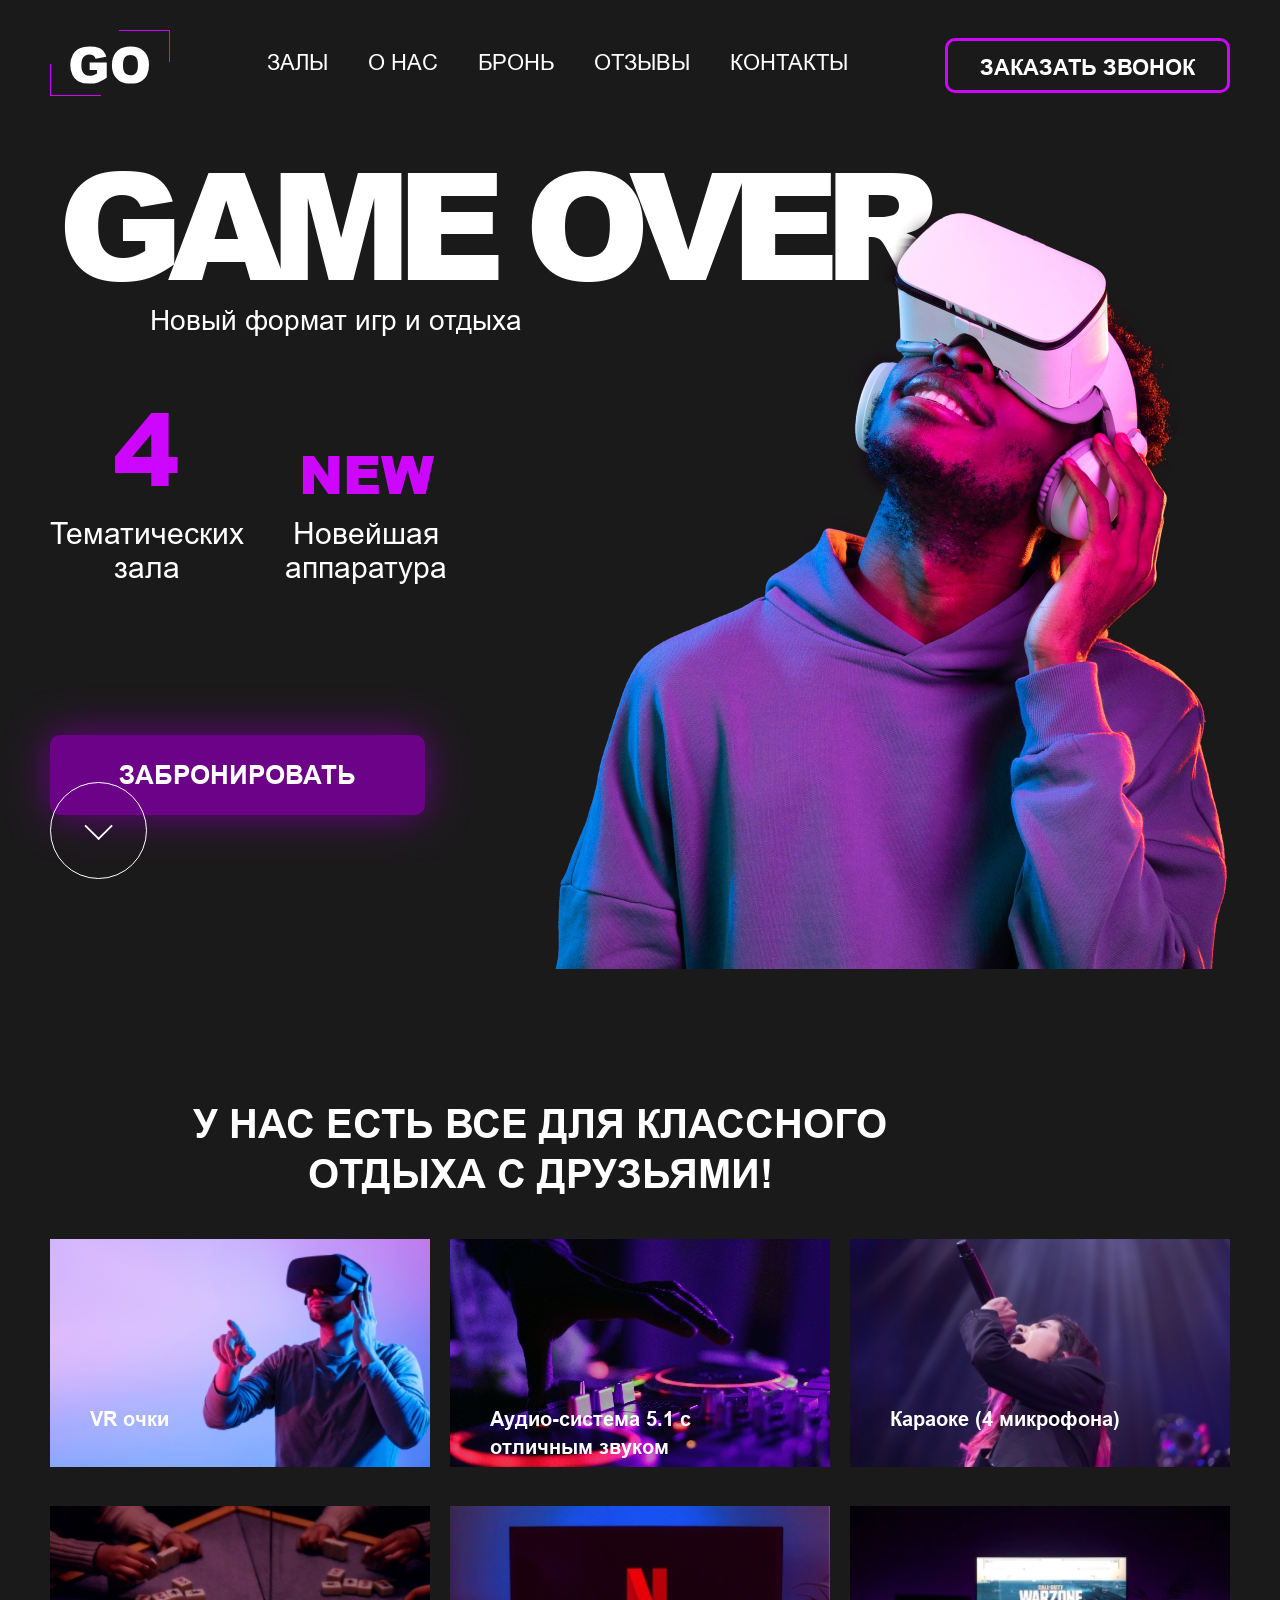
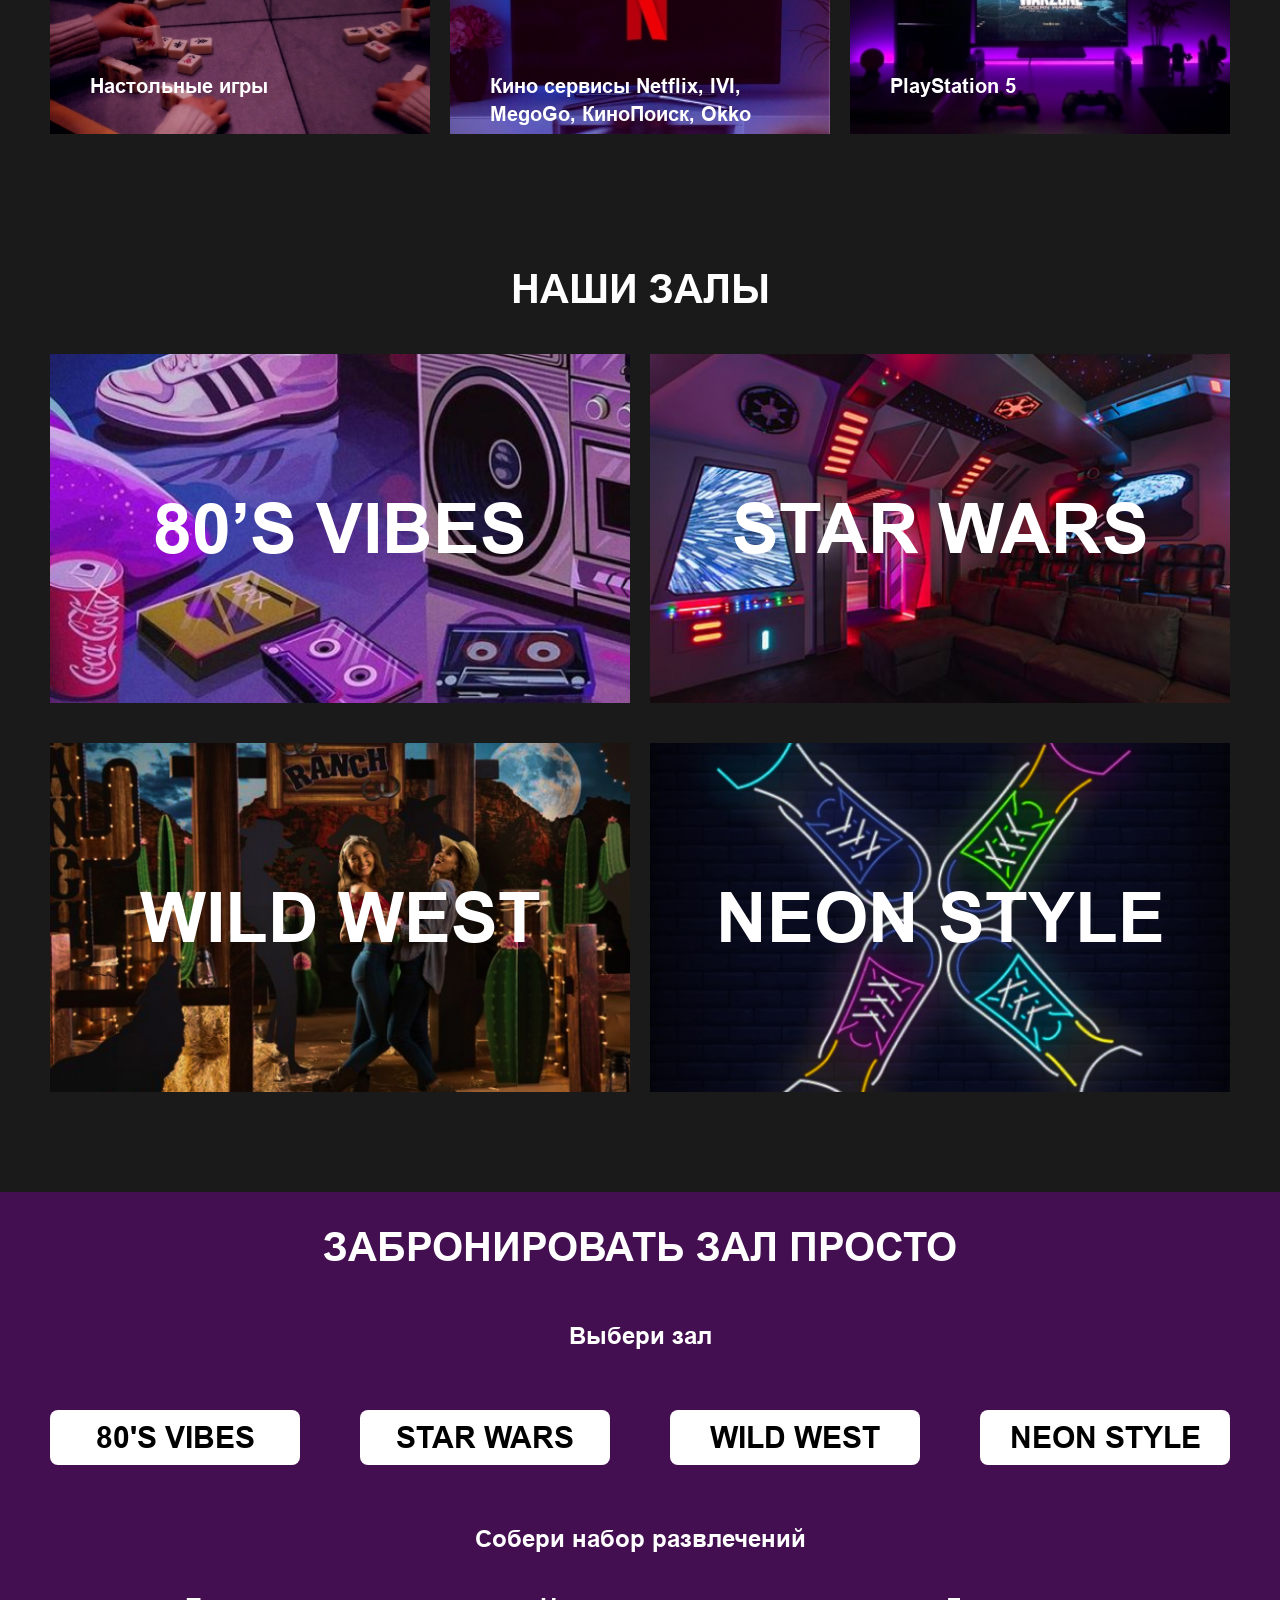
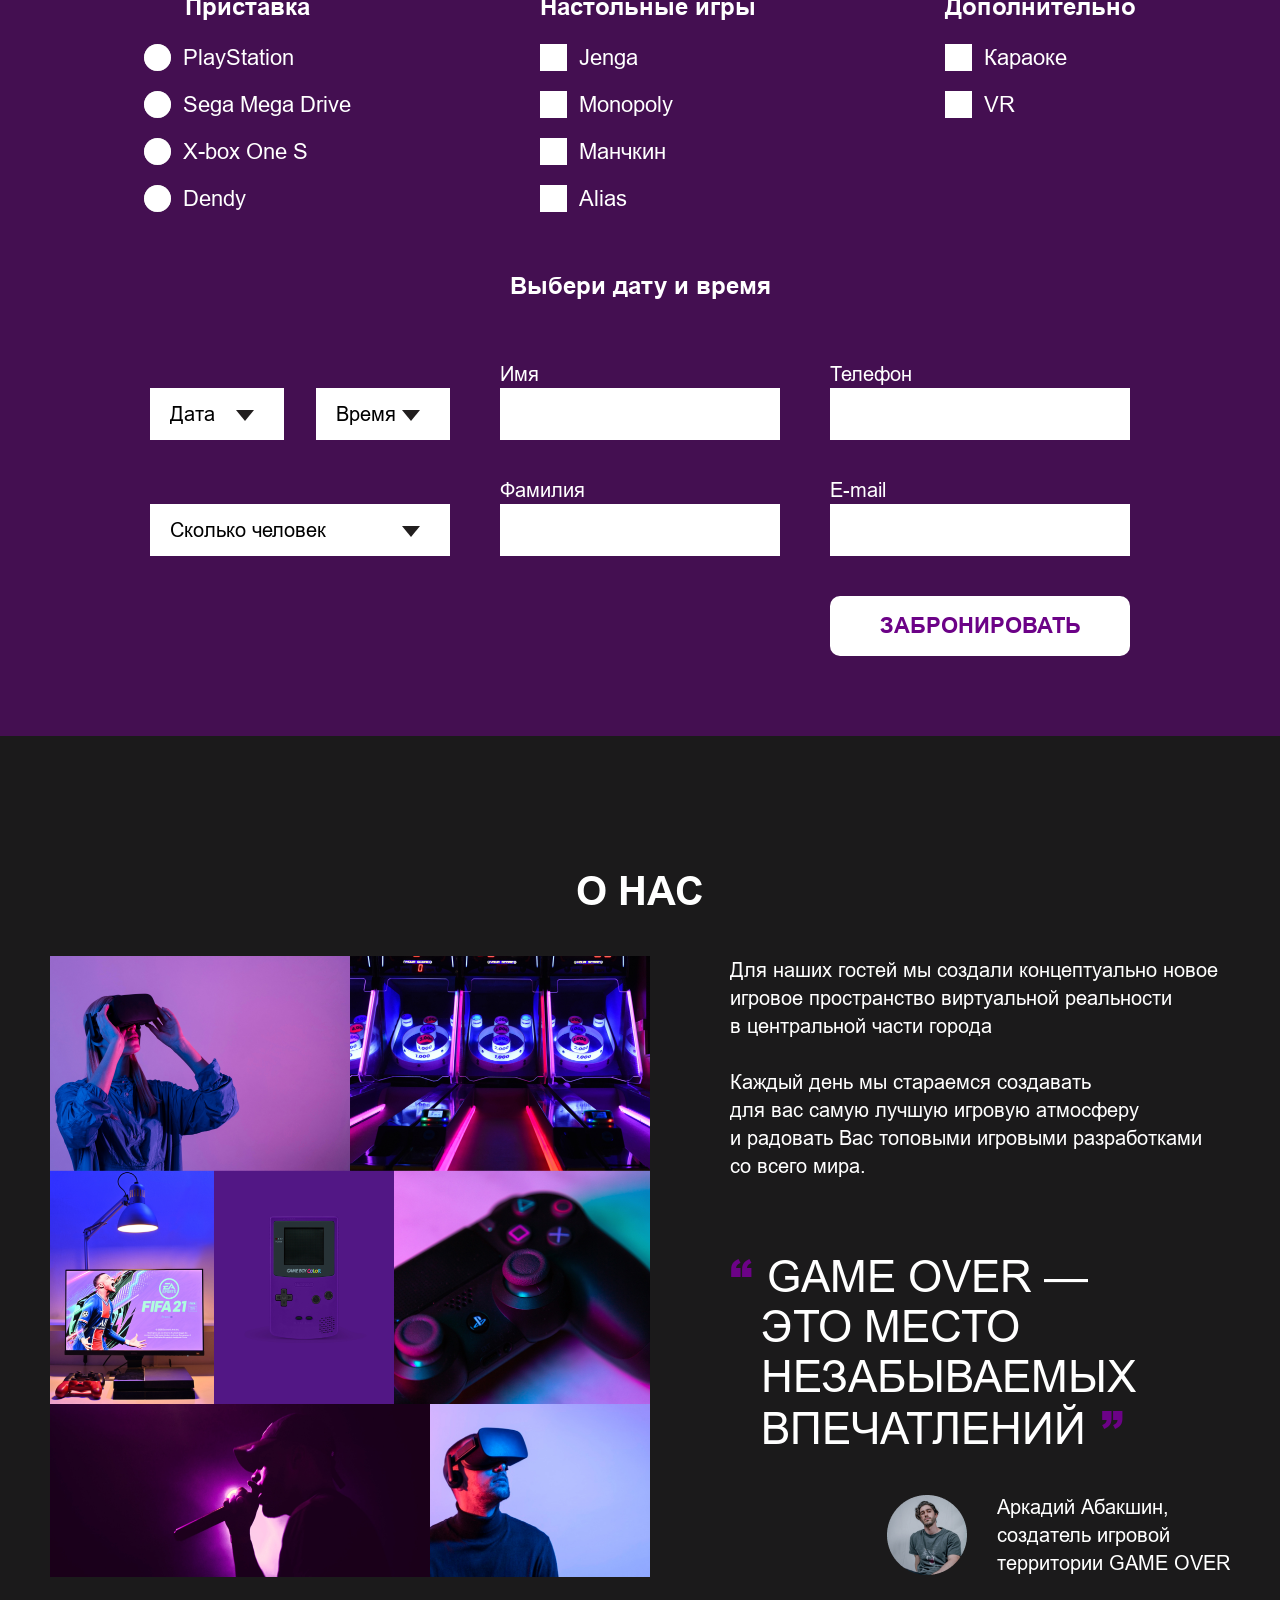
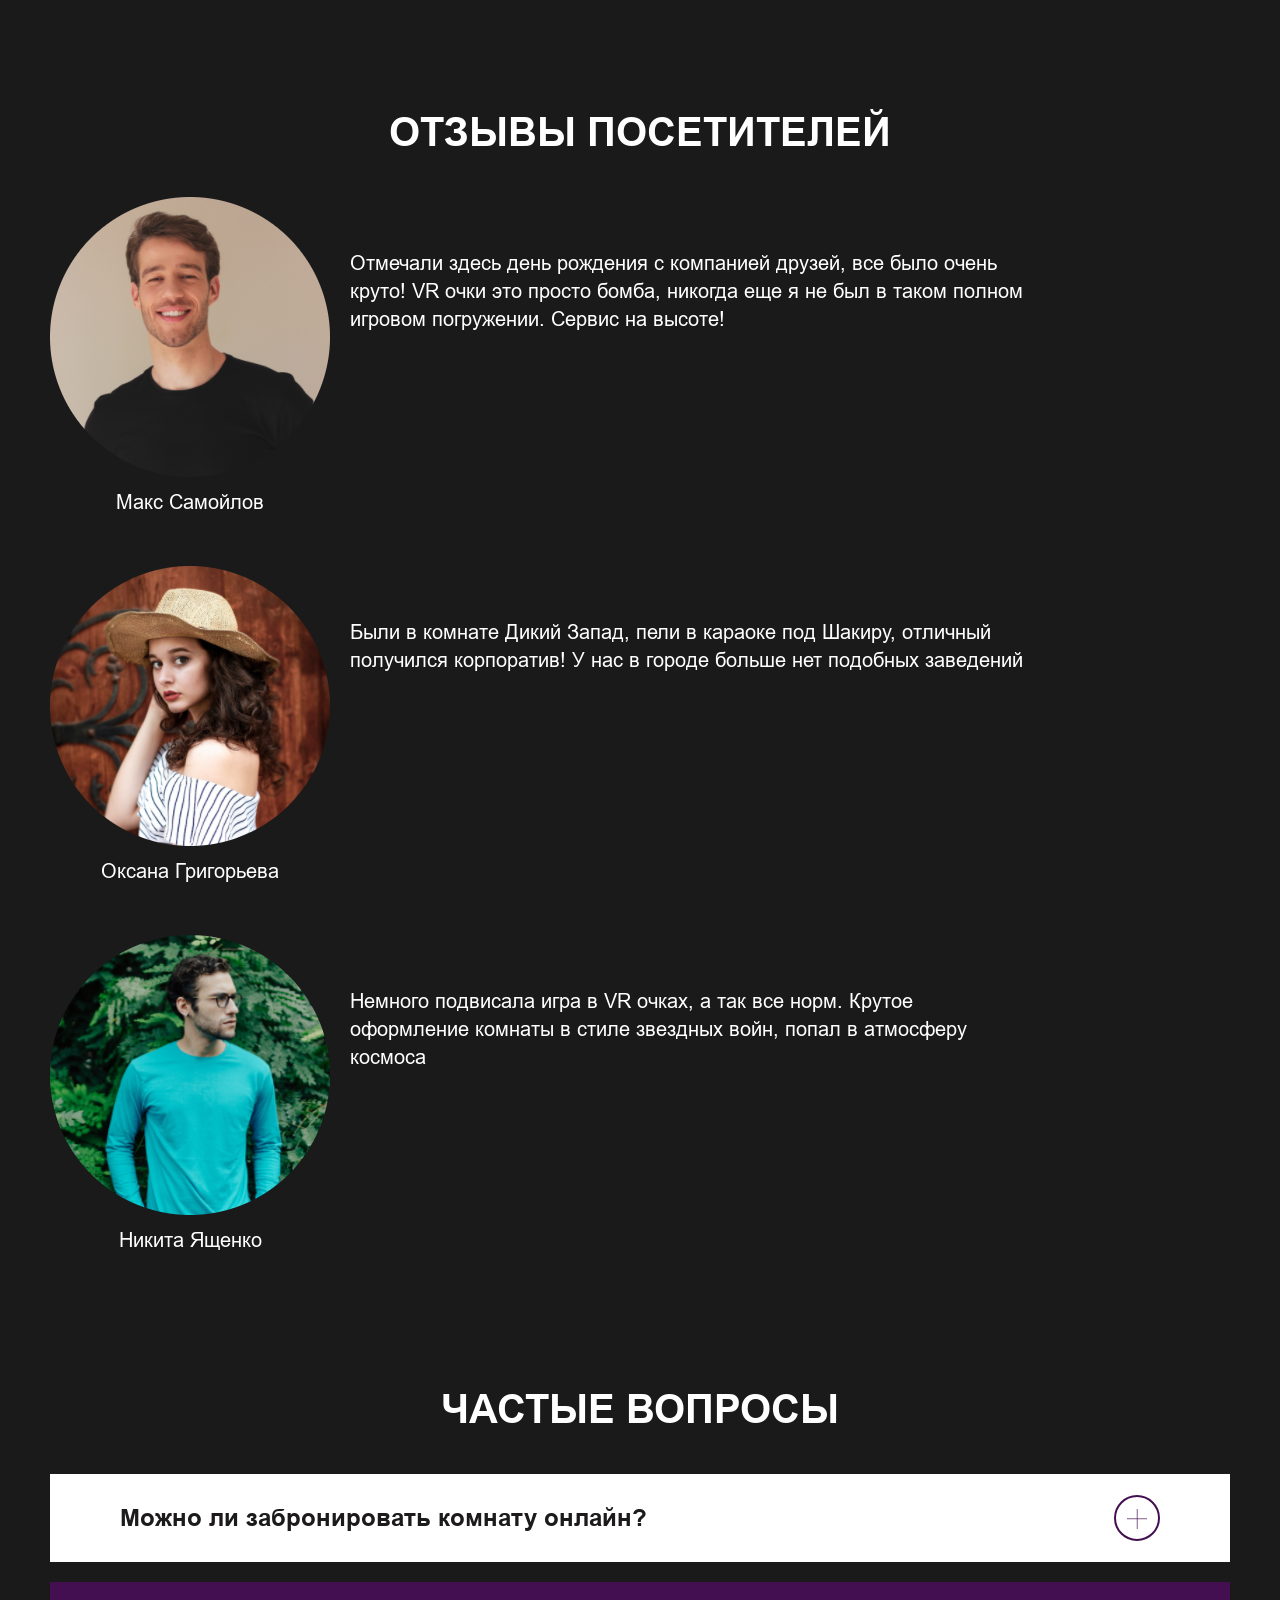
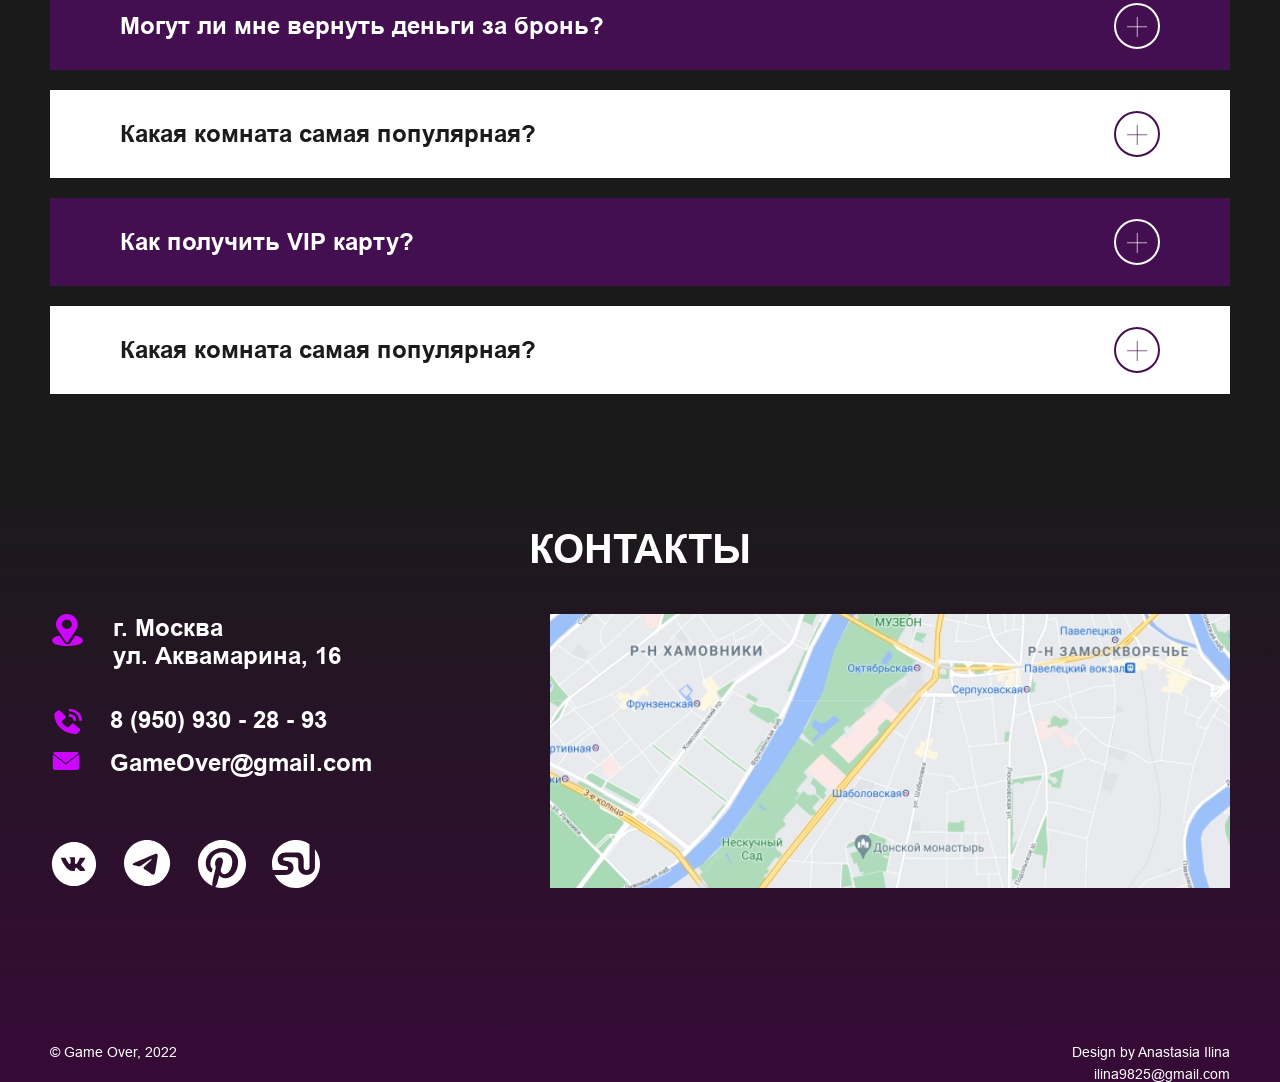
==== commit 7352d59a: "Задание по уроку 3.3" ====
--- a/index.html
+++ b/index.html
@@ -53,7 +53,10 @@
           </div>
           <div class="banner__button-background"></div>   
           <button class="banner__booking-button" type="button">Забронировать</button>
-          <div class="banner__down-button"></div>
+          <div class="banner__down-button down-button" tabindex="0">
+            <div class="down-button__active"></div>
+            <img class="down-button__img" src="./banner/img/down.svg" alt="">
+          </div>
         </div>
       </div>
     </header>
@@ -114,18 +117,18 @@
               <fieldset class="form__halls-choose-fieldset halls-choose-fieldset">
                 <legend class="halls-choose-fieldset__legend legend">Выбери зал</legend>
                 <div class="halls-choose-fieldset__radio-block radio-block">
-                  <label class="radio-block__label radio-label">
+                  <label class="radio-block__label radio-label" tabindex="0">
                     <input class="radio-label__radio-button halls-radio" type="radio" name="room_selector" value="80's vibes" lang="en">80's vibes
                   </label>
-                  <label class="radio-block__label radio-label">
+                  <label class="radio-block__label radio-label" tabindex="0">
                     <input class="radio-label__radio-button halls-radio" type="radio" name="room_selector" value="Star wars" lang="en">Star wars
                   </label>
                 
-                  <label class="radio-block__label radio-label"> 
+                  <label class="radio-block__label radio-label" tabindex="0"> 
                     <input class="radio-label__radio-button halls-radio" type="radio" name="room_selector" value="Wild west" lang="en">Wild west
                   </label>
                 
-                  <label class="radio-block__label radio-label">
+                  <label class="radio-block__label radio-label" tabindex="0">
                     <input class="radio-label__radio-button halls-radio" type="radio" name="room_selector" value="Neon style" lang="en">Neon style
                   </label>
                 </div>
@@ -285,24 +288,54 @@
         <div class="container">
           <h2 class="faq__title">Частые вопросы</h2>
           <div class="faq__questions-block questions-block">
+              <details class="questions-block__details details-item"> 
+                <summary class="details-item__summary summary">Можно ли забронировать комнату онлайн?
+                  <span class="summary__odd-icons odd-icons summary-icons">
+                    <span class="odd-icons__open-purple"></span>
+                    <span class="odd-icons__hover-open-purple"></span>
+                    <span class="odd-icons__active-close-purple"></span>
+                  </span>
+                </summary>
+                <p class="details-item__paragraph">Текст</p> 
+              </details>
             <details class="questions-block__details details-item">
-              <summary class="details-item__summary">Можно ли забронировать комнату онлайн?</summary>
+              <summary class="details-item__summary summary">Могут ли мне вернуть деньги за бронь?
+                <span class="summary__even-icons even-icons summary-icons">
+                  <span class="even-icons__open"></span>
+                  <span class="even-icons__hover-open"></span>
+                  <span class="even-icons__close"></span>
+                </span>
+              </summary>
+              <p class="details-item__paragraph">Текст</p>     
+            </details>
+            <details class="questions-block__details details-item">
+              <summary class="details-item__summary summary">Какая комната самая популярная?
+                <span class="summary__odd-icons odd-icons summary-icons">
+                  <span class="odd-icons__open-purple"></span>
+                  <span class="odd-icons__hover-open-purple"></span>
+                  <span class="odd-icons__active-close-purple"></span>
+                </span>
+              </summary>
               <p class="details-item__paragraph">Текст</p>
             </details>
             <details class="questions-block__details details-item">
-              <summary class="details-item__summary">Могут ли мне вернуть деньги за бронь?</summary>
+              <summary class="details-item__summary summary">Как получить VIP карту?
+                <span class="summary__even-icons even-icons summary-icons">
+                  <span class="even-icons__open"></span>
+                  <span class="even-icons__hover-open"></span>
+                  <span class="even-icons__close"></span>
+                </span>
+              </summary>
               <p class="details-item__paragraph">Текст</p>
             </details>
             <details class="questions-block__details details-item">
-              <summary class="details-item__summary">Какая комната самая популярная?</summary>
-              <p class="details-item__paragraph">Текст</p>
-            </details>
-            <details class="questions-block__details details-item">
-              <summary class="details-item__summary">Как получить VIP карту?</summary>
-              <p class="details-item__paragraph">Текст</p>
-            </details>
-            <details class="questions-block__details details-item">
-              <summary class="details-item__summary">Какая комната самая популярная?</summary>
+              <summary class="details-item__summary summary">Какая комната самая популярная?
+                <span class="summary__odd-icons odd-icons summary-icons">
+                  <span class="odd-icons__open-purple"></span>
+                  <span class="odd-icons__hover-open-purple"></span>
+                  <span class="odd-icons__active-close-purple"></span>
+                </span>
+              </summary>
               <p class="details-item__paragraph">Текст</p>
             </details>
           </div>
@@ -330,19 +363,62 @@
                 <ul class="contacts__list">
                   <li class="contacts__item social">
                     <a class="social__link"  href="https://vk.com" target="_blank">
-                    <img class="social__img" src="./img/vk-with-circle.svg" alt="логотип ВК" width="48" height="48"></a>
+                      <svg class="social__img" width="48" height="48" viewBox="0 0 50 50" fill="white" xmlns="http://www.w3.org/2000/svg">
+                        <path d="M24.9999 1C11.7449 1 0.999878 11.745 0.999878 25C0.999878 38.255 11.7449 49 24.9999 49C38.2549 49 48.9999 38.255 48.9999
+                        25C48.9999 11.745 38.2549 1 24.9999 1ZM34.2299 28.0775C34.2299 28.0775 36.3524 30.1725 36.8749 31.145C36.8899 31.165 36.8974 31.185
+                        36.9024 31.195C37.1149 31.5525 37.1649 31.83 37.0599 32.0375C36.8849 32.3825 36.2849 32.5525 36.0799 32.5675H32.3299C32.0699 32.5675 
+                        31.5249 32.5 30.8649 32.045C30.3574 31.69 29.8574 31.1075 29.3699 30.54C28.6424 29.695 28.0124 28.965 27.3774 28.965C27.2967 28.9649 
+                        27.2166 28.9775 27.1399 29.0025C26.6599 29.1575 26.0449 29.8425 26.0449 31.6675C26.0449 32.2375 25.5949 32.565 25.2774 32.565H23.5599C22.9749 
+                        32.565 19.9274 32.36 17.2274 29.5125C13.9224 26.025 10.9474 19.03 10.9224 18.965C10.7349 18.5125 11.1224 18.27 11.5449 18.27H15.3324C15.8374 18.27 
+                        16.0024 18.5775 16.1174 18.85C16.2524 19.1675 16.7474 20.43 17.5599 21.85C18.8774 24.165 19.6849 25.105 20.3324 25.105C20.4538 25.1036 20.573 
+                        25.0727 20.6799 25.015C21.5249 24.545 21.3674 21.5325 21.3299 20.9075C21.3299 20.79 21.3274 19.56 20.8949 18.97C20.5849 18.5425 20.0574 18.38 19.7374 
+                        18.32C19.8669 18.1413 20.0375 17.9964 20.2349 17.8975C20.8149 17.6075 21.8599 17.565 22.8974 17.565H23.4749C24.5999 17.58 24.8899 17.6525 25.2974 
+                        17.755C26.1224 17.9525 26.1399 18.485 26.0674 20.3075C26.0449 20.825 26.0224 21.41 26.0224 22.1C26.0224 22.25 26.0149 22.41 26.0149 22.58C25.9899 
+                        23.5075 25.9599 24.56 26.6149 24.9925C26.7003 25.0461 26.799 25.0746 26.8999 25.075C27.1274 25.075 27.8124 25.075 29.6674 21.8925C30.2395 20.8681 
+                        30.7366 19.8037 31.1549 18.7075C31.1924 18.6425 31.3024 18.4425 31.4324 18.365C31.5283 18.3161 31.6347 18.2912 31.7424 18.2925H36.1949C36.6799 18.2925 
+                        37.0124 18.365 37.0749 18.5525C37.1849 18.85 37.0549 19.7575 35.0224 22.51L34.1149 23.7075C32.2724 26.1225 32.2724 26.245 34.2299 28.0775Z"/>
+                      </svg>
+                    </a>
                   </li>
                   <li class="contacts__item social">
                     <a class="social__link" href="https://t.me" target="_blank">
-                    <img class="social__img" src="./img/telegram.svg" alt="логотип телеграмм" width="48" height="48"></a>
+                      <svg width="48" height="48" viewBox="0 0 50 50" fill="white" xmlns="http://www.w3.org/2000/svg">
+                        <path d="M47.9999 24C47.9999 30.3652 45.4713 36.4697 40.9704 40.9706C36.4696 45.4714 30.3651 48 23.9999 48C17.6347 48 11.5302 45.4714 7.02932 40.9706C2.52844
+                        36.4697 -0.00012207 30.3652 -0.00012207 24C-0.00012207 17.6348 2.52844 11.5303 7.02932 7.02944C11.5302 2.52856 17.6347 0 23.9999 0C30.3651 0 36.4696 2.52856 
+                        40.9704 7.02944C45.4713 11.5303 47.9999 17.6348 47.9999 24ZM24.8609 17.718C22.5269 18.69 17.8589 20.7 10.8629 23.748C9.72888 24.198 9.13188 24.642 9.07788 25.074C8.98788 
+                        25.803 9.90288 26.091 11.1479 26.484L11.6729 26.649C12.8969 27.048 14.5469 27.513 15.4019 27.531C16.1819 27.549 17.0489 27.231 18.0059 26.571C24.5429 22.158 27.9179 19.929 
+                        28.1279 19.881C28.2779 19.845 28.4879 19.803 28.6259 19.929C28.7669 20.052 28.7519 20.289 28.7369 20.352C28.6469 20.739 25.0559 24.075 23.1989 25.803C22.6199 26.343 22.2089 
+                        26.724 22.1249 26.811C21.9399 27 21.7519 27.1861 21.5609 27.369C20.4209 28.467 19.5689 29.289 21.6059 30.633C22.5869 31.281 23.3729 31.812 24.1559 32.346C25.0079 32.928 
+                        25.8599 33.507 26.9639 34.233C27.2429 34.413 27.5129 34.608 27.7739 34.794C28.7669 35.502 29.6639 36.138 30.7649 36.036C31.4069 35.976 32.0699 35.376 32.4059 33.576C33.2009 
+                        29.325 34.7639 20.118 35.1239 16.323C35.1458 16.0075 35.1328 15.6906 35.0849 15.378C35.0566 15.1258 34.9346 14.8934 34.7429 14.727C34.4699 14.5386 34.1445 14.4409 33.8129 14.448C32.9129 
+                        14.463 31.5239 14.946 24.8609 17.718Z"/>
+                        </svg>
+                    </a>
                   </li>
                   <li class="contacts__item social">
                     <a class="social__link" href="https://pinterest.com/" target="_blank">
-                    <img class="social__img" src="./img/social-pinterest.svg" alt="логотип пинтерест" width="48" height="48"></a>
+                      <svg width="48" height="48" viewBox="0 0 50 50"  fill="white" xmlns="http://www.w3.org/2000/svg">
+                        <path d="M25.0005 0C11.1947 0 -0.000152588 11.1936 -0.000152588 25.0006C-0.000152588 35.2378 6.15562 44.0314 14.9646 47.8981C14.8941 46.1526 14.9511 44.0558 15.3998 42.159C15.8806 40.1282 
+                        18.6165 28.5359 18.6165 28.5359C18.6165 28.5359 17.8178 26.9397 17.8178 24.5808C17.8178 20.8763 19.9652 18.1077 22.6383 18.1077C24.912 18.1077 26.0107 19.8154 26.0107 21.8609C26.0107 24.1468 
+                        24.5537 27.5635 23.8037 30.7327C23.1768 33.3859 25.1338 35.5481 27.7498 35.5481C32.4864 35.5481 35.6761 29.4647 35.6761 22.2558C35.6761 16.7782 31.9864 12.6769 25.2742 12.6769C17.6902 12.6769 
+                        12.9659 18.3321 12.9659 24.6487C12.9659 26.8282 13.6082 28.3635 14.6146 29.5513C15.0768 30.0981 15.1409 30.318 14.9736 30.9462C14.8537 31.4058 14.5781 32.5128 14.4646 32.9519C14.2986 33.5853 
+                        13.7857 33.8109 13.2127 33.5776C9.71972 32.1513 8.0928 28.3263 8.0928 24.0263C8.0928 16.9237 14.0819 8.40898 25.9601 8.40898C35.5056 8.40898 41.7877 15.316 41.7877 22.732C41.7877 32.5378 36.3351 
+                        39.8647 28.2979 39.8647C25.5998 39.8647 23.0607 38.4051 22.1909 36.7487C22.1909 36.7487 20.7396 42.5077 20.4325 43.6218C19.9024 45.5494 18.8646 47.4763 17.9159 48.9769C20.2162 49.6571 22.6024 
+                        50.0025 25.0011 50.0026C38.8063 50.0013 49.9998 38.8071 49.9998 25.0006C49.9998 11.1936 38.8063 0 25.0005 0Z"/>
+                      </svg>
+                    </a>
                   </li>
                   <li class="contacts__item social">
                     <a class="social__link" href="https://stumbleupon.com/" target="_blank">
-                    <img class="social__img" src="./img/social-stumbleupon.svg" alt="логотип StumbleUpon" width="48" height="48"></a>
+                      <svg width="50" height="50" viewBox="0 0 50 50" fill="white" xmlns="http://www.w3.org/2000/svg">
+                        <path fill-rule="evenodd" clip-rule="evenodd" d="M44.7441 9.66919C48.1583 14.0494 50.0085 19.4463 49.9999 24.9999C49.9999 38.8051 38.805 49.9999 25.0006 49.9999C15.2871 49.9999 6.86597 44.4576 2.72751 
+                        36.3647H13.6237C18.816 36.3647 22.4429 33.566 22.4429 29.0923C22.4429 19.6108 11.5051 23.4737 11.5051 20.1089C11.5051 18.4878 12.8057 17.898 15.1858 17.898H22.7692C24.8711 17.898 27.3435 18.275 27.3435 
+                        20.5685V28.1243C27.3435 33.5955 31.6159 36.364 36.0441 36.364C40.548 36.364 44.7435 33.5955 44.7435 28.1243V9.66919H44.7441Z"/>
+                        <path fill-rule="evenodd" clip-rule="evenodd" d="M25.0005 2.43241e-05C30.0173 -0.00698868 34.919 1.50262 39.0626 4.33079V28.3013C39.0626 29.9628 37.7037 31.3224 36.0447 31.3224C34.3838 31.3224 33.0261 
+                        29.9628 33.0261 28.3013V21.1186C33.0261 15.3846 30.1242 12.9994 26.3447 12.9994H14.0441C9.59088 12.9994 5.89665 15.834 5.89665 20.3289C5.89665 22.6289 6.8819 25.9994 11.5415 26.8353C15.337 27.5186 16.8351 
+                        27.3199 16.8351 29.3506C16.8351 31.3224 14.6261 31.3224 11.7101 31.3224H0.808189C0.269676 29.2582 -0.0019826 27.1334 -0.000143311 25C-0.000143311 11.1981 11.196 2.43241e-05 25.0005 2.43241e-05Z"/>
+                      </svg>
+                    </a>
                   </li>
                 </ul>
               </div>
